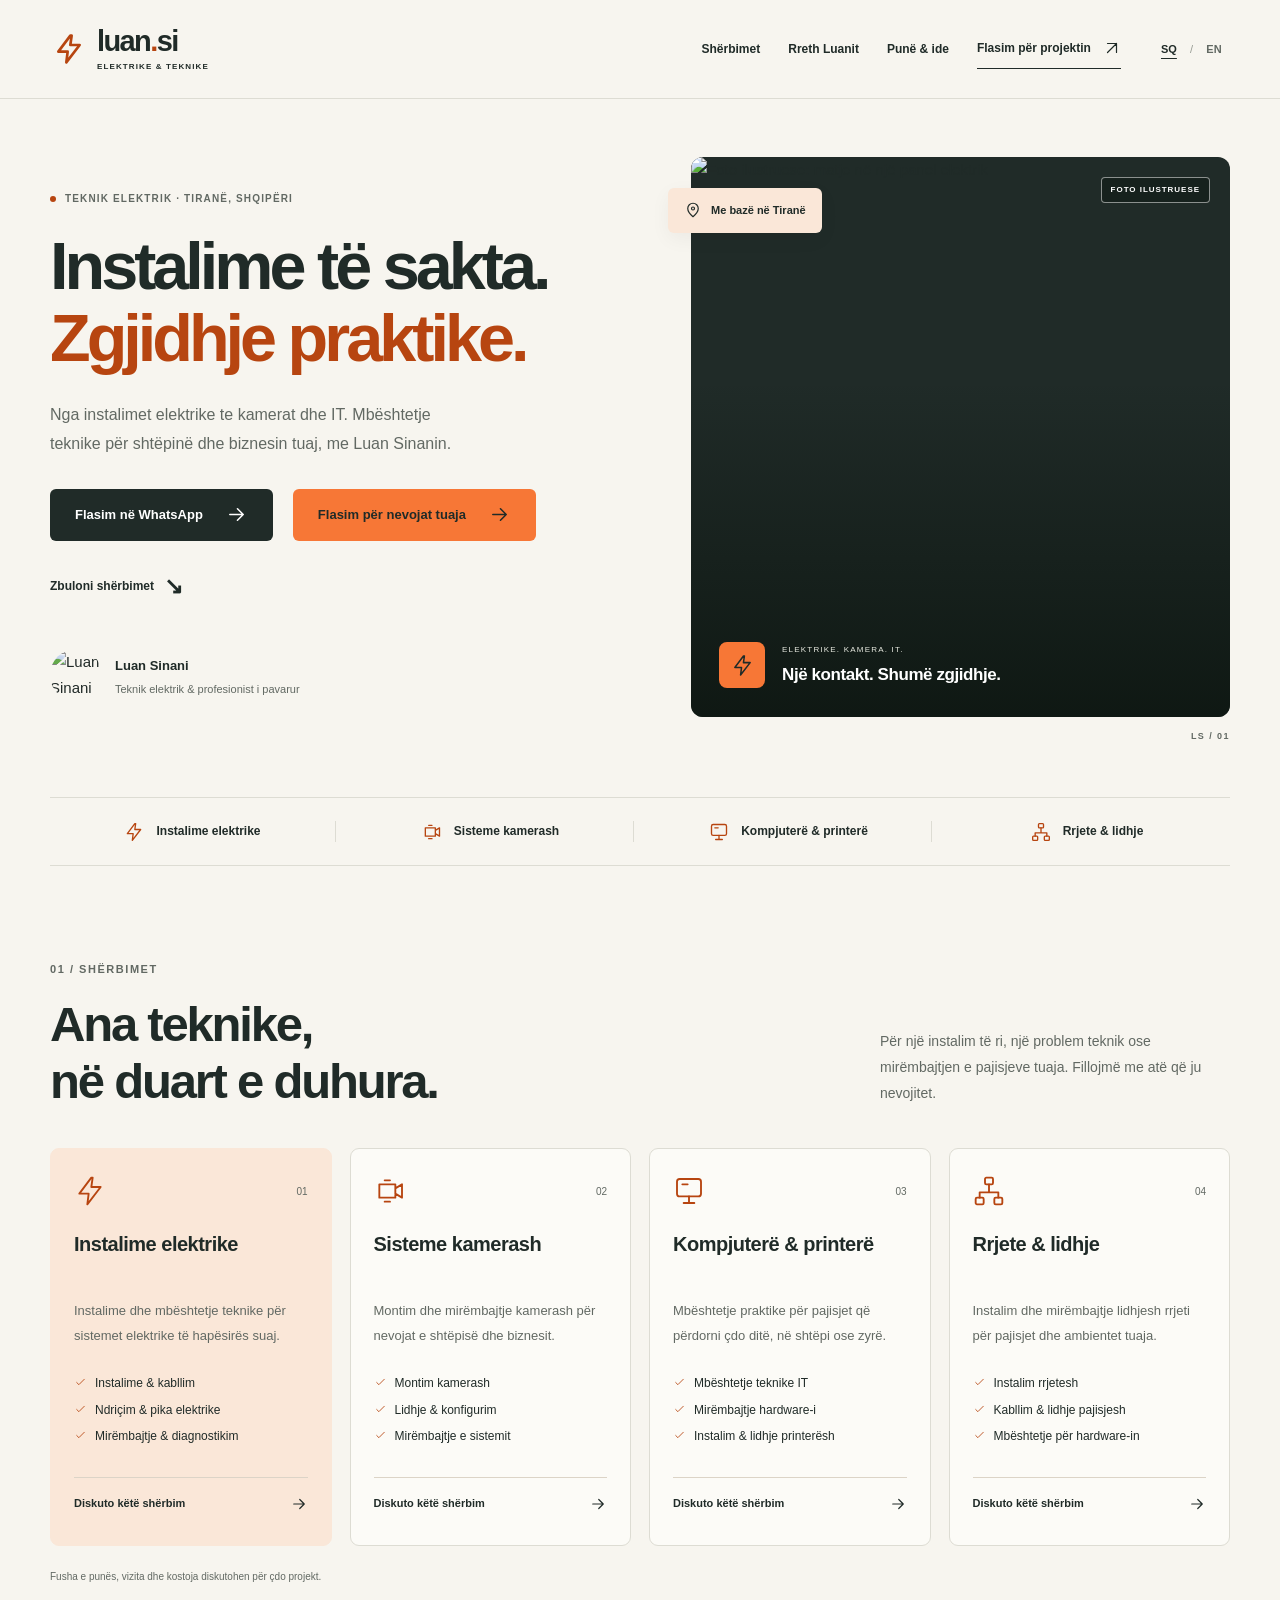
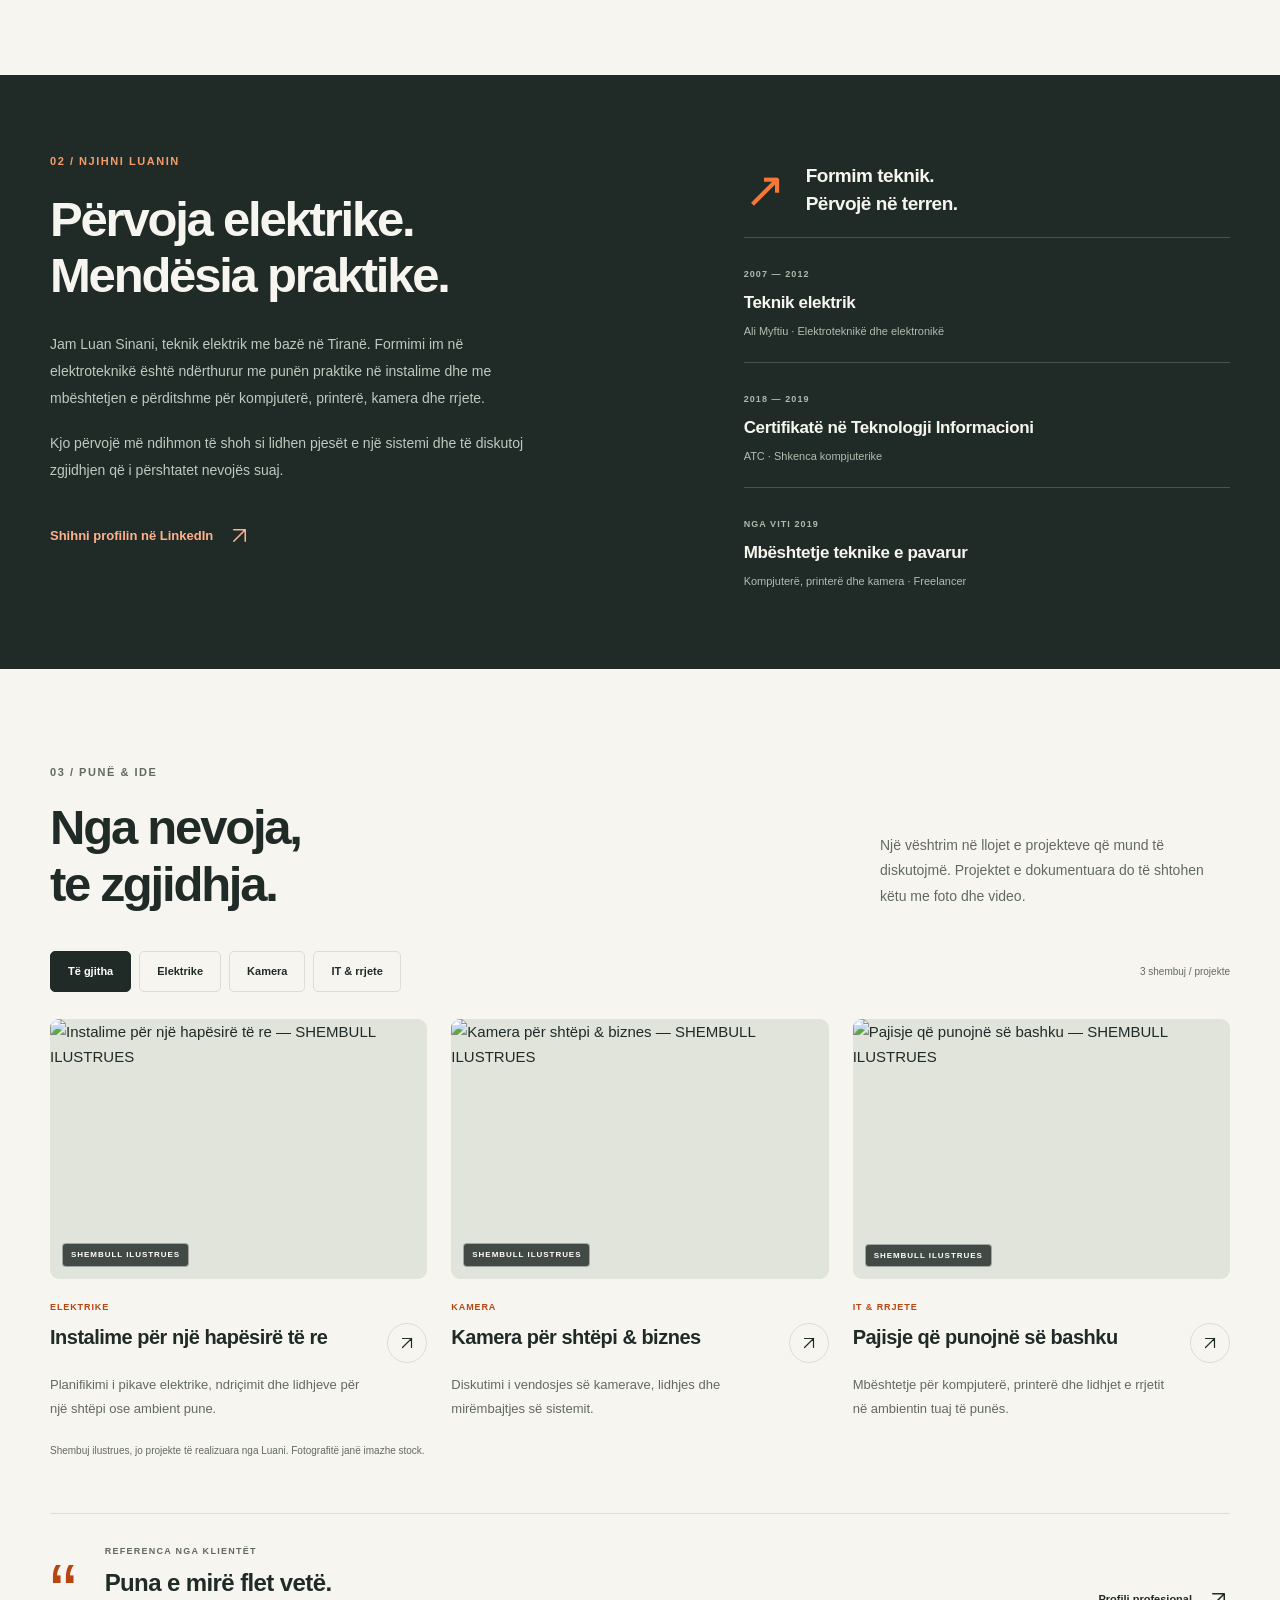
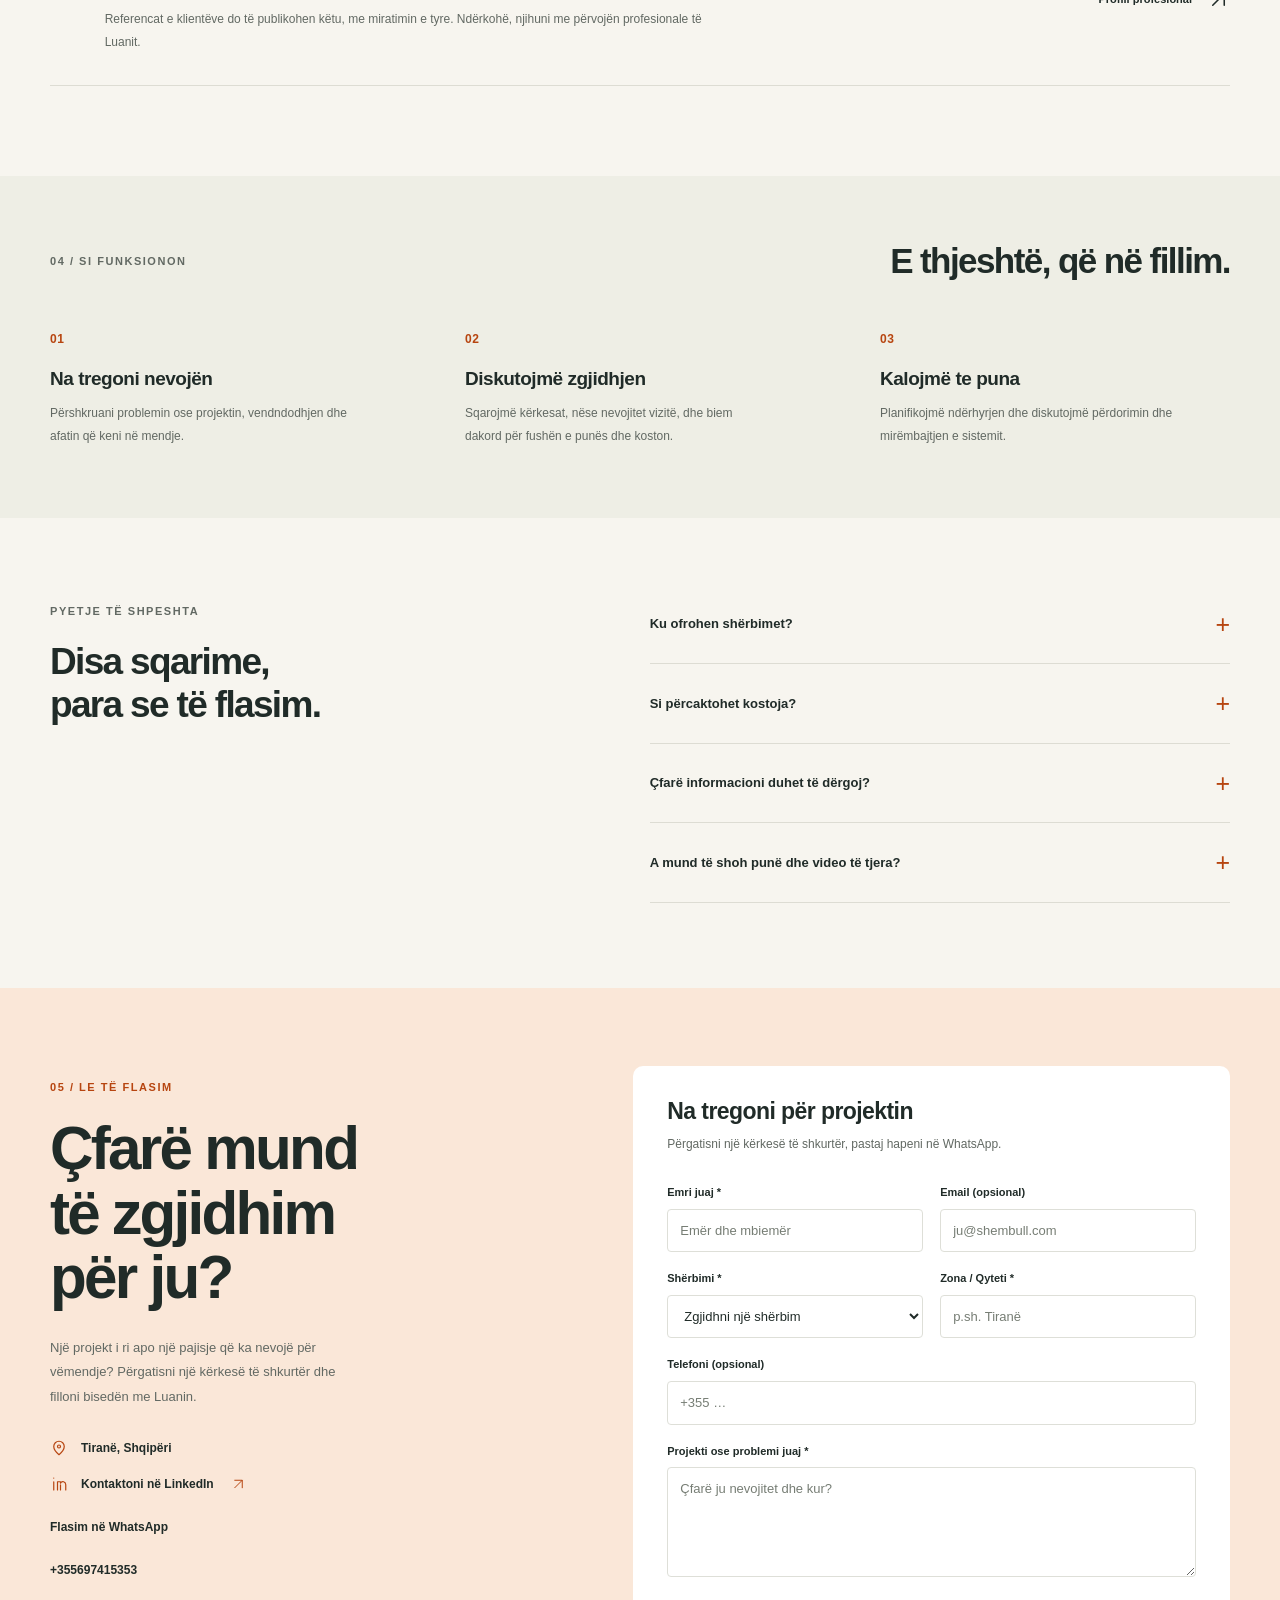
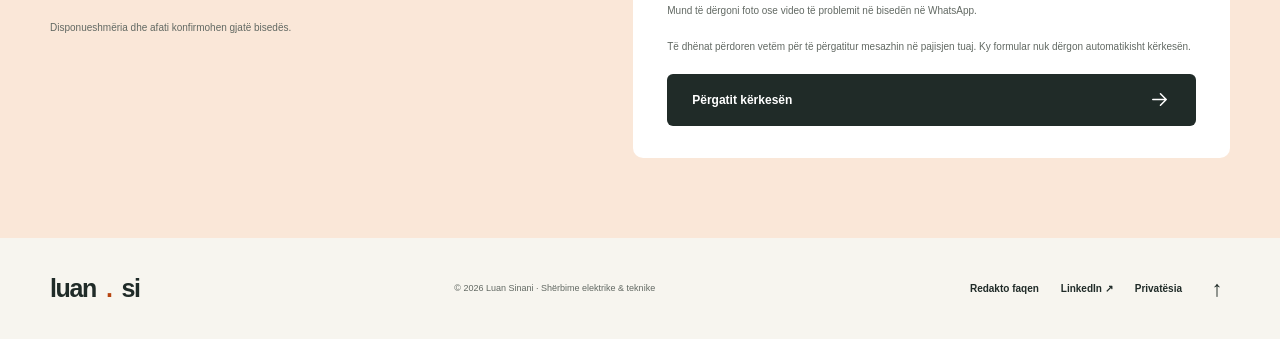
==== index.html @ 6f117108 "Add bilingual website and WhatsApp enquiry flow" ====
<!doctype html>
<html lang="sq">
<head>
  <meta charset="utf-8">
  <meta name="viewport" content="width=device-width, initial-scale=1">
  <meta name="theme-color" content="#f7f5ef">
  <meta name="description" content="Luan Sinani, teknik elektrik në Tiranë. Instalime elektrike, sisteme kamerash, mirëmbajtje kompjuterësh dhe printerësh, dhe rrjete.">
  <meta property="og:title" content="Luan Sinani | Shërbime elektrike & teknike">
  <meta property="og:description" content="Instalime elektrike, kamera, IT dhe rrjete. Një kontakt i vetëm për nevojat tuaja teknike në Tiranë.">
  <meta property="og:type" content="website">
  <title>Luan Sinani | Shërbime elektrike & teknike</title>
  <link rel="icon" href="assets/favicon.svg" type="image/svg+xml">
  <link rel="preload" href="assets/manrope-800.ttf" as="font" type="font/ttf" crossorigin>
  <link rel="stylesheet" href="styles.css">
  <script src="content.js" defer></script>
  <script src="app.js" defer></script>
</head>
<body>
  <svg class="svg-sprite" xmlns="http://www.w3.org/2000/svg" aria-hidden="true">
    <symbol id="i-arrow" viewBox="0 0 24 24"><path d="M5 12h14M13 6l6 6-6 6"/></symbol>
    <symbol id="i-diagonal" viewBox="0 0 24 24"><path d="M6 18 18 6M6 6h12v12"/></symbol>
    <symbol id="i-bolt" viewBox="0 0 24 24"><path d="m13 2-9 12h7l-1 8 10-13h-7l1-7Z"/></symbol>
    <symbol id="i-camera" viewBox="0 0 24 24"><path d="M4 7h12v10H4zM16 10l5-3v10l-5-3M8 4h4M8 20h4"/></symbol>
    <symbol id="i-computer" viewBox="0 0 24 24"><rect x="3" y="3" width="18" height="13" rx="2"/><path d="M8 21h8M12 16v5M7 7h4"/></symbol>
    <symbol id="i-network" viewBox="0 0 24 24"><rect x="9" y="2" width="6" height="5" rx="1"/><rect x="2" y="17" width="6" height="5" rx="1"/><rect x="16" y="17" width="6" height="5" rx="1"/><path d="M12 7v6M5 17v-4h14v4"/></symbol>
    <symbol id="i-pin" viewBox="0 0 24 24"><path d="M19 10c0 5-7 11-7 11S5 15 5 10a7 7 0 1 1 14 0Z"/><circle cx="12" cy="10" r="2"/></symbol>
    <symbol id="i-check" viewBox="0 0 24 24"><path d="m5 12 4 4L19 6"/></symbol>
    <symbol id="i-close" viewBox="0 0 24 24"><path d="m6 6 12 12M6 18 18 6"/></symbol>
    <symbol id="i-linkedin" viewBox="0 0 24 24"><path d="M5 9v11M5 4v.1M10 20V9h4v2c2-4 7-2 7 2v7M14 20v-7"/></symbol>
  </svg>
  <a class="skip-link" href="#main" data-i18n="skip">Kalo te përmbajtja</a>
  <div id="config-error" class="config-error" role="alert" hidden></div>
  <header class="site-header">
    <div class="container header-inner">
      <a class="brand" href="#home" aria-label="Luan Sinani">
        <span class="brand-mark"><svg class="icon"><use href="#i-bolt"/></svg></span>
        <span>luan<span class="brand-dot">.</span>si<span class="brand-caption" data-i18n="brandCaption">ELEKTRIKE & TEKNIKE</span></span>
      </a>
      <button class="menu-toggle" id="menu-toggle" aria-controls="main-nav" aria-expanded="false" data-i18n-aria="menu"><span></span><span></span></button>
      <nav id="main-nav" aria-label="Menu kryesore" data-i18n-aria="navigation">
        <a href="#services" data-i18n="navServices">Shërbimet</a>
        <a href="#about" data-i18n="navAbout">Rreth Luanit</a>
        <a href="#work" data-i18n="navWork">Punë & ide</a>
        <a class="nav-contact" href="#contact"><span data-i18n="navContact">Flasim për projektin</span><svg class="icon"><use href="#i-diagonal"/></svg></a>
      </nav>
      <div class="language-switch" role="group" aria-label="Gjuha / Language">
        <button type="button" data-language="sq" aria-pressed="true" aria-label="Shqip">SQ</button><span>/</span><button type="button" data-language="en" aria-pressed="false" aria-label="English">EN</button>
      </div>
    </div>
  </header>
  <main id="main">
    <section class="hero container" id="home" aria-labelledby="hero-title">
      <div class="hero-copy">
        <p class="eyebrow"><span class="status-dot"></span><span data-i18n="heroEyebrow">TEKNIK ELEKTRIK · TIRANË, SHQIPËRI</span></p>
        <h1 id="hero-title"><span data-i18n="heroLine1">Instalime të sakta.</span><span class="accent" data-i18n="heroLine2">Zgjidhje praktike.</span></h1>
        <p class="hero-description" data-i18n="heroDescription">Nga instalimet elektrike te kamerat dhe IT. Mbështetje teknike për shtëpinë dhe biznesin tuaj, me Luan Sinanin.</p>
        <div class="hero-actions"><a class="button button-dark" data-whatsapp target="_blank" rel="noopener noreferrer" hidden><span data-i18n="whatsappCta">Flasim në WhatsApp</span><svg class="icon"><use href="#i-arrow"/></svg></a><a class="button button-primary" href="#contact"><span data-i18n="heroCta">Flasim për nevojat tuaja</span><svg class="icon"><use href="#i-arrow"/></svg></a><a class="text-link" href="#services"><span data-i18n="heroSecondary">Zbuloni shërbimet</span><span aria-hidden="true">↘</span></a></div>
        <div class="hero-person"><img src="assets/luan-sinani.jpg" alt="Luan Sinani" width="52" height="52"><div><strong>Luan Sinani</strong><span data-i18n="heroPerson">Teknik elektrik & profesionist i pavarur</span></div></div>
      </div>
      <div class="hero-visual">
        <div class="hero-image-wrap"><img class="hero-image" src="assets/electrical-work.jpg" alt="Foto ilustruese: matje në një panel elektrik" data-i18n-alt="heroAlt" width="1400" height="1050" fetchpriority="high"><span class="image-label" data-i18n="stockLabel">FOTO ILUSTRUESE</span><div class="photo-shade"></div><div class="hero-image-note"><span class="image-note-icon"><svg class="icon"><use href="#i-bolt"/></svg></span><div><span data-i18n="imageNoteSmall">ELEKTRIKE. KAMERA. IT.</span><strong data-i18n="imageNote">Një kontakt. Shumë zgjidhje.</strong></div></div></div>
        <div class="location-tag"><svg class="icon"><use href="#i-pin"/></svg><span data-i18n="location">Me bazë në Tiranë</span></div>
        <div class="hero-corner" aria-hidden="true">LS / 01</div>
      </div>
    </section>
    <div class="specialties container" aria-label="Fushat e punës" data-i18n-aria="specialties"><span><svg class="icon"><use href="#i-bolt"/></svg><span data-i18n="specialty1">Instalime elektrike</span></span><span><svg class="icon"><use href="#i-camera"/></svg><span data-i18n="specialty2">Sisteme kamerash</span></span><span><svg class="icon"><use href="#i-computer"/></svg><span data-i18n="specialty3">Kompjuterë & printerë</span></span><span><svg class="icon"><use href="#i-network"/></svg><span data-i18n="specialty4">Rrjete & lidhje</span></span></div>
    <section class="section container" id="services" aria-labelledby="services-title">
      <div class="section-heading"><div><p class="eyebrow" data-i18n="servicesEyebrow">01 / SHËRBIMET</p><h2 id="services-title" data-i18n="servicesTitle">Ana teknike,<br>në duart e duhura.</h2></div><p data-i18n="servicesIntro">Për një instalim të ri, një problem teknik ose mirëmbajtjen e pajisjeve tuaja. Fillojmë me atë që ju nevojitet.</p></div>
      <div class="service-grid" id="service-grid"></div>
      <p class="section-footnote" data-i18n="servicesNote">Fusha e punës, vizita dhe kostoja diskutohen për çdo projekt.</p>
    </section>
    <section class="about-section" id="about" aria-labelledby="about-title">
      <div class="container about-layout"><div class="about-story"><p class="eyebrow" data-i18n="aboutEyebrow">02 / NJIHNI LUANIN</p><h2 id="about-title" data-i18n="aboutTitle">Përvoja elektrike.<br>Mendësia praktike.</h2><p data-i18n="aboutBody">Jam Luan Sinani, teknik elektrik me bazë në Tiranë. Formimi im në elektroteknikë është ndërthurur me punën praktike në instalime dhe me mbështetjen e përditshme për kompjuterë, printerë, kamera dhe rrjete.</p><p data-i18n="aboutBody2">Kjo përvojë më ndihmon të shoh si lidhen pjesët e një sistemi dhe të diskutoj zgjidhjen që i përshtatet nevojës suaj.</p><a class="text-link light-link" data-linkedin target="_blank" rel="noopener noreferrer"><span data-i18n="aboutLink">Shihni profilin në LinkedIn</span><svg class="icon"><use href="#i-diagonal"/></svg></a></div>
      <div class="credentials"><div class="credential-intro"><span class="credential-symbol" aria-hidden="true">↗</span><p data-i18n="credentialsIntro">Formim teknik.<br>Përvojë në terren.</p></div><div class="credential"><span class="credential-date">2007 — 2012</span><h3 data-i18n="credential1Title">Teknik elektrik</h3><p data-i18n="credential1Body">Ali Myftiu · Elektroteknikë dhe elektronikë</p></div><div class="credential"><span class="credential-date">2018 — 2019</span><h3 data-i18n="credential2Title">Certifikatë në Teknologji Informacioni</h3><p data-i18n="credential2Body">ATC · Shkenca kompjuterike</p></div><div class="credential"><span class="credential-date" data-i18n="credential3Date">NGA VITI 2019</span><h3 data-i18n="credential3Title">Mbështetje teknike e pavarur</h3><p data-i18n="credential3Body">Kompjuterë, printerë dhe kamera · Freelancer</p></div></div></div>
    </section>
    <section class="section container work-section" id="work" aria-labelledby="work-title">
      <div class="section-heading"><div><p class="eyebrow" data-i18n="workEyebrow">03 / PUNË & IDE</p><h2 id="work-title" data-i18n="workTitle">Nga nevoja,<br>te zgjidhja.</h2></div><p data-i18n="workIntro">Një vështrim në llojet e projekteve që mund të diskutojmë. Projektet e dokumentuara do të shtohen këtu me foto dhe video.</p></div>
      <div class="work-toolbar"><div class="filters" role="group" aria-label="Filtro punët" data-i18n-aria="filters"><button type="button" data-filter="all" aria-pressed="true" data-i18n="filterAll">Të gjitha</button><button type="button" data-filter="electrical" aria-pressed="false" data-i18n="filterElectrical">Elektrike</button><button type="button" data-filter="cameras" aria-pressed="false" data-i18n="filterCameras">Kamera</button><button type="button" data-filter="it" aria-pressed="false" data-i18n="filterIt">IT & rrjete</button></div><p class="work-count" id="work-count" role="status" aria-live="polite"></p></div>
      <div class="project-grid" id="project-grid"></div>
      <p class="section-footnote" id="examples-note" data-i18n="examplesNote">Shembuj ilustrues, jo projekte të realizuara nga Luani. Fotografitë janë imazhe stock.</p>
      <div class="references-panel" id="references-panel"><span class="reference-icon" aria-hidden="true">“</span><div><p class="eyebrow" data-i18n="referencesEyebrow">REFERENCA NGA KLIENTËT</p><h3 data-i18n="referencesTitle">Puna e mirë flet vetë.</h3><p data-i18n="referencesBody">Referencat e klientëve do të publikohen këtu, me miratimin e tyre. Ndërkohë, njihuni me përvojën profesionale të Luanit.</p></div><a class="text-link" data-linkedin target="_blank" rel="noopener noreferrer"><span data-i18n="referencesLink">Profili profesional</span><svg class="icon"><use href="#i-diagonal"/></svg></a></div>
      <div id="testimonials" class="testimonial-grid" hidden></div>
    </section>
    <section class="process-section" aria-labelledby="process-title"><div class="container"><div class="process-heading"><p class="eyebrow" data-i18n="processEyebrow">04 / SI FUNKSIONON</p><h2 id="process-title" data-i18n="processTitle">E thjeshtë, që në fillim.</h2></div><div class="process-grid"><article><span class="step-number">01</span><h3 data-i18n="step1Title">Na tregoni nevojën</h3><p data-i18n="step1Body">Përshkruani problemin ose projektin, vendndodhjen dhe afatin që keni në mendje.</p></article><article><span class="step-number">02</span><h3 data-i18n="step2Title">Diskutojmë zgjidhjen</h3><p data-i18n="step2Body">Sqarojmë kërkesat, nëse nevojitet vizitë, dhe biem dakord për fushën e punës dhe koston.</p></article><article><span class="step-number">03</span><h3 data-i18n="step3Title">Kalojmë te puna</h3><p data-i18n="step3Body">Planifikojmë ndërhyrjen dhe diskutojmë përdorimin dhe mirëmbajtjen e sistemit.</p></article></div></div></section>
    <section class="section container faq-section" aria-labelledby="faq-title"><div><p class="eyebrow" data-i18n="faqEyebrow">PYETJE TË SHPESHTA</p><h2 id="faq-title" data-i18n="faqTitle">Disa sqarime,<br>para se të flasim.</h2></div><div class="faq-list"><details><summary data-i18n="faq1Title">Ku ofrohen shërbimet?</summary><p data-i18n="faq1Body">Luani është me bazë në Tiranë. Dërgoni vendndodhjen e projektit për të konfirmuar mbulimin dhe mundësinë e një vizite.</p></details><details><summary data-i18n="faq2Title">Si përcaktohet kostoja?</summary><p data-i18n="faq2Body">Çdo punë varet nga pajisjet, materialet dhe koha e nevojshme. Fusha dhe kostoja diskutohen përpara se të konfirmohet projekti.</p></details><details><summary data-i18n="faq3Title">Çfarë informacioni duhet të dërgoj?</summary><p data-i18n="faq3Body">Shërbimin që kërkoni, zonën, një përshkrim të shkurtër dhe afatin. Fotot e pajisjes ose hapësirës mund të ndihmojnë gjatë bisedës.</p></details><details><summary data-i18n="faq4Title">A mund të shoh punë dhe video të tjera?</summary><p data-i18n="faq4Body">Portofoli do të përditësohet me projekte të dokumentuara dhe lidhje video. Shembujt aktualë tregojnë llojet e shërbimeve; për përvojën profesionale, shihni profilin në LinkedIn.</p></details></div></section>
    <section class="contact-section" id="contact" aria-labelledby="contact-title"><div class="container contact-layout"><div class="contact-copy"><p class="eyebrow" data-i18n="contactEyebrow">05 / LE TË FLASIM</p><h2 id="contact-title" data-i18n="contactTitle">Çfarë mund<br>të zgjidhim<br>për ju?</h2><p data-i18n="contactBody">Një projekt i ri apo një pajisje që ka nevojë për vëmendje? Përgatisni një kërkesë të shkurtër dhe filloni bisedën me Luanin.</p><div class="contact-details"><div><svg class="icon"><use href="#i-pin"/></svg><span data-i18n="contactLocation">Tiranë, Shqipëri</span></div><a data-linkedin target="_blank" rel="noopener noreferrer"><svg class="icon"><use href="#i-linkedin"/></svg><span data-i18n="contactLinkedin">Kontaktoni në LinkedIn</span><svg class="icon"><use href="#i-diagonal"/></svg></a><a class="text-link" data-whatsapp target="_blank" rel="noopener noreferrer" hidden data-i18n="whatsappCta">Flasim në WhatsApp</a><div id="direct-contacts"></div></div><p class="contact-small" data-i18n="contactSmall">Disponueshmëria dhe afati konfirmohen gjatë bisedës.</p></div>
      <div class="enquiry-card"><div class="form-heading"><h3 data-i18n="formTitle">Na tregoni për projektin</h3><p id="form-intro" data-i18n="formIntro">Përgatisni mesazhin këtu, pastaj dërgojeni në LinkedIn.</p></div><form id="enquiry-form"><div class="form-row"><div class="field"><label for="name" data-i18n="labelName">Emri juaj *</label><input id="name" name="name" required minlength="2" maxlength="100" autocomplete="name" data-i18n-placeholder="placeholderName" placeholder="Emër dhe mbiemër"></div><div class="field"><label for="email" data-i18n="labelEmail">Email *</label><input id="email" name="email" type="email" maxlength="180" autocomplete="email" placeholder="ju@shembull.com" data-i18n-placeholder="placeholderEmail"></div></div><div class="form-row"><div class="field"><label for="service" data-i18n="labelService">Shërbimi *</label><select id="service" name="service" required><option value="" data-i18n="selectService">Zgjidhni një shërbim</option><option value="electrical" data-i18n="specialty1">Instalime elektrike</option><option value="cameras" data-i18n="specialty2">Sisteme kamerash</option><option value="computers" data-i18n="specialty3">Kompjuterë & printerë</option><option value="network" data-i18n="specialty4">Rrjete & lidhje</option><option value="other" data-i18n="serviceOther">Tjetër / Nuk jam i sigurt</option></select></div><div class="field"><label for="location" data-i18n="labelLocation">Zona / Qyteti *</label><input id="location" name="location" required minlength="2" maxlength="150" autocomplete="address-level2" placeholder="p.sh. Tiranë" data-i18n-placeholder="placeholderLocation"></div></div><div class="field"><label for="phone" data-i18n="labelPhone">Telefoni (opsional)</label><input id="phone" name="phone" type="tel" maxlength="50" autocomplete="tel" placeholder="+355 …"></div><div class="field"><label for="message" data-i18n="labelMessage">Projekti ose problemi juaj *</label><textarea id="message" name="message" required minlength="10" maxlength="2500" rows="4" placeholder="Çfarë ju nevojitet dhe kur?" data-i18n-placeholder="placeholderMessage"></textarea></div><p id="whatsapp-hint" class="form-note" data-i18n="whatsappHint" hidden>Mund të dërgoni foto ose video në WhatsApp.</p><p class="form-note" data-i18n="formNote">Të dhënat përdoren vetëm për të përgatitur mesazhin në pajisjen tuaj. Ky formular nuk dërgon automatikisht kërkesën.</p><button class="button button-dark form-submit" type="submit"><span data-i18n="formSubmit">Përgatit kërkesën</span><svg class="icon"><use href="#i-arrow"/></svg></button><p id="form-error" class="form-error" role="alert" hidden></p></form><div id="enquiry-result" class="enquiry-result" hidden><p class="result-title" role="status" data-i18n="resultTitle">Mesazhi është gati për t’u dërguar.</p><p id="result-instruction" data-i18n="resultInstruction">Kopjojeni dhe dërgojeni te Luani në LinkedIn. Kërkesa nuk është dërguar ende.</p><label for="enquiry-text" class="sr-only" data-i18n="resultLabel">Mesazhi i përgatitur</label><textarea id="enquiry-text" readonly rows="8"></textarea><div class="result-actions"><button class="button button-dark" id="copy-enquiry" type="button" data-i18n="copyMessage">Kopjo mesazhin</button><a class="button button-outline" id="send-enquiry" target="_blank" rel="noopener noreferrer"><span data-i18n="openLinkedin">Hap LinkedIn</span><svg class="icon"><use href="#i-diagonal"/></svg></a></div><p id="copy-status" role="status" class="copy-status"></p></div></div></div></section>
  </main>
  <footer class="site-footer"><div class="container footer-inner"><a class="brand" href="#home" aria-label="Luan Sinani">luan<span class="brand-dot">.</span>si</a><p>© <span id="year">2026</span> Luan Sinani<span data-i18n="footerDescription"> · Shërbime elektrike & teknike</span></p><div class="footer-links"><a href="admin/" data-i18n="adminLink">Redakto faqen</a><a data-linkedin target="_blank" rel="noopener noreferrer">LinkedIn ↗</a><button type="button" id="privacy-open" data-i18n="privacy">Privatësia</button><a href="#home" aria-label="Kthehu lart" data-i18n-aria="backToTop">↑</a></div></div></footer>
  <dialog id="project-dialog" class="project-dialog" aria-labelledby="dialog-title"><button type="button" class="dialog-close" data-close-dialog data-i18n-aria="close"><svg class="icon"><use href="#i-close"/></svg></button><div id="project-detail"></div></dialog>
  <dialog id="privacy-dialog" class="privacy-dialog" aria-labelledby="privacy-title"><button type="button" class="dialog-close" data-close-dialog data-i18n-aria="close"><svg class="icon"><use href="#i-close"/></svg></button><p class="eyebrow" data-i18n="privacyEyebrow">TË DHËNAT TUAJA</p><h2 id="privacy-title" data-i18n="privacyTitle">Një faqe e thjeshtë.<br>Privatësi e qartë.</h2><p data-i18n="privacyBody">Kjo faqe nuk përdor analitikë, gjurmues apo formularë që dërgojnë të dhënat në server. Zgjedhja e gjuhës mund të ruhet në këtë shfletues. Të dhënat e formularit qëndrojnë në kujtesën e faqes dhe hiqen kur e mbyllni ose e rifreskoni.</p><p data-i18n="privacyBody2">Kopjimi vendos mesazhin në clipboard-in e pajisjes. Lidhjet për në LinkedIn, email ose media të tjera hapin shërbime të jashtme që kanë rregullat e tyre të privatësisë. Faqja nuk i hap ose ngarkon ato automatikisht.</p><p data-i18n="privacyBody3">Kur faqja të publikohet, ofruesi i hosting-ut mund të përpunojë të dhëna teknike të lidhjes. Mos përfshini fjalëkalime ose të dhëna sensitive në kërkesën tuaj.</p></dialog>
  <noscript><div class="noscript-note">JavaScript nevojitet për formularin, filtrat dhe gjuhën. / JavaScript is needed for the enquiry builder, filters and language switch. <a href="https://www.linkedin.com/in/luansinani/" target="_blank" rel="noopener noreferrer">Kontaktoni Luanin / Contact Luan on LinkedIn</a>.</div></noscript>
</body>
</html>
---- styles.css ----
@font-face{font-family:Manrope;src:url('assets/manrope-400.ttf') format('truetype');font-weight:400;font-style:normal;font-display:swap}
@font-face{font-family:Manrope;src:url('assets/manrope-600.ttf') format('truetype');font-weight:600;font-style:normal;font-display:swap}
@font-face{font-family:Manrope;src:url('assets/manrope-800.ttf') format('truetype');font-weight:800;font-style:normal;font-display:swap}
:root{--paper:#f7f5ef;--ink:#202b28;--muted:#626963;--orange:#f77736;--orange-dark:#b74510;--line:#dddcd3;--white:#fff;--peach:#fae7d8;--radius:10px;--container:1200px}
*{box-sizing:border-box}html{scroll-behavior:smooth;scroll-padding-top:110px}body{margin:0;background:var(--paper);color:var(--ink);font-family:Manrope,Arial,sans-serif;font-size:15px;line-height:1.7;-webkit-font-smoothing:antialiased}body:has(dialog[open]){overflow:hidden}button,input,select,textarea{font:inherit}button,a,input,select,textarea{-webkit-tap-highlight-color:transparent}button,a{touch-action:manipulation}button{cursor:pointer}a{color:inherit;text-decoration:none}img{max-width:100%;display:block}p,h1,h2,h3{margin:0}h1,h2,h3{font-weight:800;line-height:1.15;letter-spacing:-.045em}h2{font-size:clamp(34px,4vw,49px)}h3{font-size:21px;letter-spacing:-.025em}p{color:var(--muted)}svg{display:block}.icon{width:23px;height:23px;fill:none;stroke:currentColor;stroke-width:1.6;stroke-linecap:round;stroke-linejoin:round;flex-shrink:0}.svg-sprite{position:absolute;width:0;height:0;overflow:hidden}.container{width:calc(100% - 100px);max-width:var(--container);margin-inline:auto}.eyebrow{font-size:11px;font-weight:800;letter-spacing:.14em;line-height:1.5;color:var(--muted);margin-bottom:22px}.accent{color:var(--orange-dark)}.button{display:inline-flex;align-items:center;justify-content:center;gap:22px;min-height:52px;padding:13px 24px;border-radius:6px;border:1px solid transparent;font-size:13px;font-weight:800;line-height:1.5;transition:background .2s,transform .2s}.button:hover{transform:translateY(-2px)}.button-primary{background:var(--orange);color:var(--ink)}.button-primary:hover{background:#ff8d53}.button-dark{background:var(--ink);color:var(--white)}.button-dark:hover{background:#35443f}.button-outline{background:transparent;border-color:var(--line)}.button-outline:hover{background:var(--paper)}.text-link{display:inline-flex;align-items:center;gap:15px;font-weight:800;font-size:13px;padding:8px 0;line-height:1.5}.text-link:hover{text-decoration:underline;text-underline-offset:5px}.text-link span[aria-hidden]{font-size:23px}a:focus-visible,button:focus-visible,summary:focus-visible{outline:3px solid var(--orange-dark);outline-offset:5px}input:focus,select:focus,textarea:focus{outline:2px solid var(--orange-dark);outline-offset:2px}[hidden]{display:none!important}.sr-only{position:absolute;width:1px;height:1px;padding:0;margin:-1px;overflow:hidden;clip:rect(0,0,0,0);white-space:nowrap;border:0}.skip-link{position:fixed;top:10px;left:20px;transform:translateY(-150%);background:var(--ink);color:white;padding:10px 20px;z-index:20;border-radius:5px}.skip-link:focus{transform:translateY(0)}
.site-header{position:sticky;top:0;z-index:10;background:rgba(247,245,239,.96);border-bottom:1px solid var(--line);backdrop-filter:blur(14px)}.header-inner{display:flex;align-items:center;gap:32px;min-height:98px}.brand{display:flex;align-items:center;gap:10px;font-size:29px;font-weight:800;letter-spacing:-.055em;line-height:1}.brand-mark{width:37px;height:43px;display:grid;place-items:center;color:var(--orange-dark)}.brand-mark .icon{width:32px;height:32px;stroke-width:2}.brand-dot{color:var(--orange-dark)}.brand-caption{display:block;letter-spacing:.14em;font-size:8px;font-weight:800;padding-top:7px}#main-nav{display:flex;align-items:center;gap:28px;margin-left:auto}#main-nav a{font-size:12px;font-weight:600}#main-nav a:hover{color:var(--orange-dark)}#main-nav .nav-contact{display:flex;align-items:center;gap:12px;border-bottom:1px solid var(--ink);padding:9px 0}.nav-contact .icon{width:18px;height:18px}.language-switch{display:flex;align-items:center;gap:5px;font-size:11px}.language-switch button{font-size:11px;font-weight:800;background:none;border:0;color:var(--muted);padding:8px 6px;min-width:32px;min-height:36px}.language-switch button[aria-pressed=true]{color:var(--ink);text-decoration:underline;text-underline-offset:5px}.language-switch>span{color:#979c94}.menu-toggle{display:none}
.hero{display:grid;grid-template-columns:1.04fr 1fr;gap:52px;align-items:center;padding-top:58px;padding-bottom:62px}.hero-copy{padding:12px 0}.hero .eyebrow{display:flex;align-items:center;gap:9px;font-size:10px;margin-bottom:25px;letter-spacing:.115em}.status-dot{display:block;width:6px;height:6px;background:var(--orange-dark);border-radius:50%;flex-shrink:0}.hero h1{font-size:clamp(48px,5.2vw,72px);line-height:1.08;letter-spacing:-.06em}.hero h1 span{display:block}.hero-description{font-size:16px;max-width:430px;line-height:1.8;margin-top:26px}.hero-actions{display:flex;flex-wrap:wrap;gap:20px;align-items:center;margin-top:30px}.hero-actions .text-link{font-size:12px;gap:10px}.hero-person{display:flex;align-items:center;gap:13px;margin-top:38px}.hero-person img{border-radius:50%;object-fit:cover;object-position:center;filter:saturate(.8)}.hero-person strong{font-size:13px;font-weight:800}.hero-person span{display:block;font-size:11px;color:var(--muted);margin-top:3px}.hero-visual{position:relative;padding:0 0 18px 14px}.hero-image-wrap{position:relative;overflow:hidden;border-radius:12px;aspect-ratio:1/1.04;background:var(--ink)}.hero-image{width:100%;height:100%;object-fit:cover;object-position:58% center}.image-label{position:absolute;top:20px;right:20px;border:1px solid rgba(255,255,255,.5);background:rgba(16,26,21,.55);border-radius:4px;color:#fff;padding:5px 9px;font-size:8px;letter-spacing:.12em;font-weight:600;z-index:1}.photo-shade{position:absolute;inset:40% 0 0;background:linear-gradient(transparent,rgba(13,22,17,.9))}.hero-image-note{position:absolute;left:28px;right:22px;bottom:29px;display:flex;align-items:center;gap:17px;color:white}.image-note-icon{display:grid;place-items:center;width:46px;height:46px;background:var(--orange);border-radius:8px;color:var(--ink);flex-shrink:0}.hero-image-note span:not(.image-note-icon){display:block;font-size:8px;letter-spacing:.15em;color:#e6e8df;margin-bottom:5px}.hero-image-note strong{font-size:17px;line-height:1.5;letter-spacing:-.025em}.location-tag{position:absolute;top:31px;left:-9px;background:var(--peach);color:var(--ink);box-shadow:0 6px 20px #0000000c;display:flex;align-items:center;gap:9px;padding:13px 16px;border-radius:6px;font-weight:800;font-size:11px;z-index:1}.location-tag .icon{width:18px;height:18px}.hero-corner{position:absolute;right:0;bottom:-9px;font-size:9px;letter-spacing:.16em;font-weight:600;color:var(--muted)}.specialties{display:grid;grid-template-columns:repeat(4,1fr);border-block:1px solid var(--line);padding:23px 0;gap:12px}.specialties>span{display:flex;justify-content:center;align-items:center;gap:12px;font-size:12px;font-weight:600;border-right:1px solid var(--line)}.specialties>span:last-child{border-right:0}.specialties .icon{color:var(--orange-dark);width:20px;height:20px}
.section{padding-top:95px;padding-bottom:90px}.section-heading{display:flex;justify-content:space-between;align-items:flex-end;gap:70px;margin-bottom:39px}.section-heading>p{max-width:350px;font-size:14px;line-height:1.85;padding-bottom:2px}.section-heading .eyebrow{margin-bottom:19px}.service-grid{display:grid;grid-template-columns:repeat(4,1fr);gap:18px}.service-card{padding:26px 23px 24px;border:1px solid var(--line);border-radius:9px;background:#fcfbf7;display:flex;flex-direction:column;transition:border .2s,transform .2s}.service-card:hover{border-color:#e5aa89;transform:translateY(-3px)}.service-card:first-child{background:var(--peach);border-color:var(--peach)}.service-top{display:flex;justify-content:space-between;align-items:center;margin-bottom:24px}.service-top>.icon{width:32px;height:32px;color:var(--orange-dark);stroke-width:1.4}.service-number{font-size:10px;color:var(--muted)}.service-card h3{font-size:20px;line-height:1.3;min-height:52px;margin-bottom:16px}.service-card p{font-size:12px;line-height:1.9;flex:1}.service-card ul{list-style:none;margin:19px 0 24px;padding:0}.service-card li{font-size:11px;display:flex;gap:8px;align-items:flex-start;margin:6px 0}.service-card li .icon{width:13px;height:19px;color:var(--orange-dark)}.service-card .text-link{justify-content:space-between;border-top:1px solid #dcd4c7;padding-top:17px;font-size:11px}.service-card .text-link .icon{width:18px;height:18px}.section-footnote{font-size:10px;margin-top:22px;color:var(--muted)}
.about-section{background:var(--ink);color:var(--paper);padding:78px 0}.about-layout{display:grid;grid-template-columns:1.2fr 1fr;gap:110px}.about-section .eyebrow{color:#f99b68}.about-story h2{margin-bottom:27px}.about-story>p:not(.eyebrow){color:#c0c8bf;font-size:14px;line-height:1.95;margin-bottom:17px;max-width:485px}.light-link{color:#ffb18b;margin-top:15px}.light-link:focus-visible{outline-color:var(--orange)}.credentials{padding:9px 0 0}.credential-intro{display:flex;gap:20px;align-items:center;margin-bottom:18px}.credential-intro p{font-size:19px;line-height:1.5;color:var(--paper);font-weight:600;letter-spacing:-.025em}.credential-symbol{color:var(--orange);font-size:50px;line-height:1}.credential{border-top:1px solid #48534c;padding:21px 0}.credential:last-child{padding-bottom:0}.credential-date{font-size:9px;letter-spacing:.12em;color:#aeb9ae;font-weight:600}.credential h3{font-size:17px;margin:8px 0 7px;letter-spacing:-.02em;line-height:1.35}.credential p{color:#b1bcb1;font-size:11px}
.work-toolbar{display:flex;align-items:center;justify-content:space-between;gap:15px;margin-bottom:27px}.filters{display:flex;gap:8px;flex-wrap:wrap}.filters button{padding:10px 17px;border-radius:5px;border:1px solid var(--line);background:transparent;font-size:11px;font-weight:600;min-height:39px;color:var(--ink)}.filters button:hover{background:var(--peach)}.filters button[aria-pressed=true]{background:var(--ink);border-color:var(--ink);color:white}.work-count{font-size:10px}.project-grid{display:grid;grid-template-columns:repeat(3,1fr);gap:24px}.project-card{min-width:0}.project-image-wrap{position:relative;border-radius:9px;overflow:hidden;aspect-ratio:1.45;background:#e1e4db}.project-image-wrap img{width:100%;height:100%;object-fit:cover;transition:transform .5s}.project-card:hover img{transform:scale(1.03)}.project-image-wrap .image-label{top:auto;bottom:12px;left:12px;right:auto;font-size:8px;padding:4px 8px;background:rgba(26,36,31,.8)}.project-category{font-size:9px;font-weight:800;color:var(--orange-dark);letter-spacing:.1em;text-transform:uppercase;margin-top:21px;margin-bottom:8px}.project-title-row{display:flex;align-items:flex-start;justify-content:space-between;gap:12px}.project-title-row h3{font-size:20px;line-height:1.4}.project-open{display:grid;place-items:center;min-width:40px;width:40px;height:40px;border-radius:50%;background:transparent;border:1px solid var(--line);color:var(--ink);flex-shrink:0}.project-open:hover{background:var(--orange);border-color:var(--orange)}.project-open .icon{width:18px;height:18px}.project-card>p:last-child{font-size:12px;margin-top:10px;max-width:320px;line-height:1.8}.references-panel{margin-top:54px;border-block:1px solid var(--line);padding:31px 0;display:flex;align-items:center;gap:28px}.reference-icon{color:var(--orange-dark);font-size:80px;line-height:1;align-self:flex-start;margin-top:8px}.references-panel>div{max-width:600px}.references-panel .eyebrow{font-size:9px;margin-bottom:10px}.references-panel h3{font-size:24px;margin-bottom:12px}.references-panel p:not(.eyebrow){font-size:12px;line-height:1.9}.references-panel>.text-link{margin-left:auto;white-space:nowrap;font-size:11px}.testimonial-grid{display:grid;grid-template-columns:repeat(2,1fr);gap:24px;margin-top:45px}.testimonial-grid blockquote{margin:0;background:white;border:1px solid var(--line);border-radius:8px;padding:25px}.testimonial-grid blockquote p{color:var(--ink);font-size:16px}.testimonial-grid cite{display:block;margin-top:18px;font-size:12px;font-style:normal;font-weight:600}
.process-section{background:#eeeee5;padding:65px 0 70px}.process-heading{display:flex;align-items:center;justify-content:space-between;gap:30px;margin-bottom:44px}.process-heading .eyebrow{margin:0}.process-heading h2{font-size:35px}.process-grid{display:grid;grid-template-columns:repeat(3,1fr);gap:65px}.step-number{display:inline-block;color:var(--orange-dark);font-size:12px;font-weight:800;letter-spacing:.04em;margin-bottom:18px}.process-grid h3{font-size:19px;margin-bottom:13px}.process-grid p{font-size:12px;line-height:1.9;max-width:300px}.faq-section{display:grid;grid-template-columns:1fr 1.15fr;gap:95px;padding-block:85px}.faq-section h2{font-size:37px}.faq-list details{border-bottom:1px solid var(--line);padding:18px 0}.faq-list details:first-child{padding-top:0}.faq-list summary{font-size:13px;font-weight:800;list-style:none;display:flex;align-items:center;justify-content:space-between;gap:24px;cursor:pointer}.faq-list summary::-webkit-details-marker{display:none}.faq-list summary:after{content:'+';font-size:25px;font-weight:400;color:var(--orange-dark)}.faq-list details[open] summary:after{content:'−'}.faq-list details p{font-size:12px;line-height:1.9;margin:12px 0 3px;padding-right:28px}
.contact-section{background:var(--peach);padding:78px 0 80px}.contact-layout{display:grid;grid-template-columns:.9fr 1.1fr;gap:95px}.contact-copy{padding-top:13px}.contact-copy .eyebrow{color:var(--orange-dark)}.contact-copy h2{font-size:clamp(45px,4.7vw,65px);line-height:1.07}.contact-copy>p:not(.eyebrow){font-size:13px;line-height:1.9;max-width:310px;margin-top:25px}.contact-details{margin-top:28px;display:grid;gap:16px}.contact-details>div:not(#direct-contacts),.contact-details>a,.direct-contact{display:flex;align-items:center;gap:13px;font-size:12px;font-weight:600}.contact-details .icon{width:18px;height:18px;color:var(--orange-dark)}.contact-details>a:hover,.direct-contact:hover{text-decoration:underline}.contact-details>a .icon:last-child{width:15px;margin-left:4px}.direct-contact{margin-bottom:12px;overflow-wrap:anywhere}.contact-copy .contact-small{font-size:10px!important;max-width:290px!important}.enquiry-card{background:var(--white);border-radius:10px;padding:32px 34px}.form-heading h3{font-size:23px;margin-bottom:10px}.form-heading p{font-size:11px;line-height:1.8;margin-bottom:27px}.form-row{display:grid;grid-template-columns:1fr 1fr;gap:17px}.field{margin-bottom:17px;min-width:0}.field label{font-size:10px;font-weight:800;display:block;margin-bottom:7px}.field input,.field select,.field textarea{width:100%;border:1px solid #dedfd8;border-radius:4px;padding:11px 12px;background:#fff;color:var(--ink);font-size:12px;min-height:43px;line-height:1.5}.field select{padding-right:24px}.field textarea{resize:vertical;min-height:110px}.field input::placeholder,.field textarea::placeholder{color:#767d74}.form-note{font-size:9px;line-height:1.8;margin-top:0;margin-bottom:18px}.form-submit{width:100%;justify-content:space-between;font-size:12px}.form-error{color:#9d261b;font-size:11px;margin-top:14px}.enquiry-result{margin-top:25px;padding-top:25px;border-top:1px solid var(--line)}.result-title{font-size:15px;font-weight:800;color:var(--ink);margin-bottom:10px}.enquiry-result>p:not(.result-title){font-size:11px;line-height:1.8}.enquiry-result textarea{width:100%;font-size:11px;line-height:1.8;padding:12px;background:var(--paper);border:1px solid var(--line);border-radius:4px;margin-top:14px;resize:vertical}.result-actions{display:flex;gap:10px;margin-top:14px;flex-wrap:wrap}.result-actions .button{font-size:10px;min-height:44px;gap:10px;padding:10px 15px}.result-actions .icon{width:16px;height:16px}.copy-status{margin-top:12px}
.site-footer{padding:32px 0}.footer-inner{display:flex;gap:28px;align-items:center;justify-content:space-between}.footer-inner .brand{font-size:25px}.footer-inner p{font-size:9px}.footer-links{display:flex;gap:22px;align-items:center}.footer-links a,.footer-links button{font-size:10px;font-weight:600}.footer-links button{border:0;background:none;color:var(--ink);padding:8px 0}.footer-links a:last-child{font-size:22px;min-width:26px;text-align:center}.footer-links a:hover,.footer-links button:hover{text-decoration:underline}
dialog{border:0;border-radius:12px;background:var(--paper);color:var(--ink);padding:0;width:calc(100% - 40px);max-width:760px;max-height:calc(100dvh - 60px);overflow:auto;box-shadow:0 25px 90px #00000040}dialog::backdrop{background:rgba(17,27,22,.7);backdrop-filter:blur(4px)}.dialog-close{position:absolute;top:15px;right:15px;z-index:2;border:1px solid var(--line);background:white;width:40px;height:40px;border-radius:50%;display:grid;place-items:center;color:var(--ink)}.dialog-close .icon{width:19px;height:19px}.detail-image{width:100%;height:270px;object-fit:cover}.detail-body{padding:32px 40px 38px}.detail-body .eyebrow{color:var(--orange-dark);margin-bottom:13px}.detail-body h2{font-size:32px;margin-bottom:17px}.detail-body>p{font-size:13px;line-height:1.9;margin-bottom:20px}.detail-body ul{margin:0 0 25px;padding-left:19px;font-size:12px;line-height:2}.detail-disclaimer{padding:13px 16px;background:var(--peach);border-radius:5px;font-size:10px!important}.media-links{display:flex;flex-wrap:wrap;gap:12px;margin-bottom:24px}.privacy-dialog{padding:45px 40px;max-width:620px}.privacy-dialog h2{font-size:30px;margin-bottom:22px}.privacy-dialog>p:not(.eyebrow){font-size:12px;line-height:1.9;margin-bottom:18px}.config-error,.noscript-note{background:#ffeedc;padding:18px 30px;font-size:13px;border-bottom:1px solid #cd814d}.noscript-note{position:fixed;bottom:0;left:0;right:0;z-index:20}.noscript-note a{text-decoration:underline}
@media(min-width:1500px){.hero{gap:70px;padding-block:70px}.hero h1{font-size:74px}}
@media(max-width:1150px){.container{width:calc(100% - 64px)}.header-inner{gap:22px}#main-nav{gap:20px}.hero{gap:27px;padding-top:44px}.hero h1{font-size:57px}.hero .eyebrow{font-size:9px}.hero-description{font-size:14px}.hero-actions{gap:13px}.hero-actions .button{padding-inline:18px;font-size:11px}.hero-actions .text-link{font-size:10px}.service-grid{gap:12px}.service-card{padding:24px 18px}.service-card h3{font-size:18px}.about-layout{gap:65px}.contact-layout{gap:55px}.enquiry-card{padding:28px}.section-heading{gap:35px}.project-title-row h3{font-size:18px}}
@media(max-width:900px){.container{width:calc(100% - 48px)}.header-inner{gap:20px;min-height:85px}.brand{font-size:26px}.brand-mark{width:29px}#main-nav{gap:17px}#main-nav a{font-size:10px}#main-nav .nav-contact{gap:7px}.hero{grid-template-columns:1.03fr 1fr;gap:18px;padding-block:42px}.hero h1{font-size:45px}.hero-description{font-size:13px;margin-top:20px}.hero .eyebrow{font-size:8px;letter-spacing:.08em}.hero-actions{margin-top:23px;gap:10px}.hero-actions .text-link{font-size:11px}.hero-person{margin-top:27px}.hero-person span{font-size:9px}.hero-person img{width:42px;height:42px}.hero-image-wrap{aspect-ratio:1/1.3}.hero-image-note{left:18px;bottom:22px;gap:12px}.hero-image-note strong{font-size:13px}.image-note-icon{width:38px;height:38px}.hero-image-note span:not(.image-note-icon){font-size:7px}.location-tag{font-size:9px;padding:11px 13px;top:23px;left:0}.image-label{font-size:7px;right:12px;top:12px}.specialties>span{font-size:10px;gap:9px}.specialties .icon{width:18px}.section{padding-block:70px}.section-heading>p{max-width:290px;font-size:12px}.service-grid{grid-template-columns:repeat(2,1fr);gap:18px}.service-card{padding:26px}.service-card h3{font-size:21px;min-height:0}.service-card p{font-size:13px}.service-card li{font-size:12px}.service-card .text-link{font-size:12px}.about-layout{gap:40px;grid-template-columns:1.05fr 1fr}.about-story>p:not(.eyebrow){font-size:12px}.about-story h2{font-size:36px}.credential h3{font-size:15px}.credential-intro p{font-size:16px}.project-grid{gap:16px}.project-title-row h3{font-size:16px}.project-open{width:33px;min-width:33px;height:33px}.project-card>p:last-child{font-size:11px}.project-category{font-size:8px}.references-panel{gap:18px}.references-panel>.text-link{white-space:normal;min-width:120px}.process-grid{gap:35px}.process-heading h2{font-size:29px}.process-grid h3{font-size:17px}.faq-section{gap:45px}.faq-section h2{font-size:32px}.contact-layout{gap:36px;grid-template-columns:.85fr 1.15fr}.contact-copy h2{font-size:48px}.enquiry-card{padding:26px}.form-row{gap:12px}.footer-inner{gap:20px}.footer-inner p{max-width:230px}.footer-links{gap:15px}}
@media(max-width:700px){html{scroll-padding-top:95px}.container{width:calc(100% - 40px)}.header-inner{min-height:78px;gap:13px;position:relative}.brand{font-size:25px}.brand-caption{font-size:7px;padding-top:6px}.brand-mark{width:27px}.brand-mark .icon{width:27px;height:27px}.language-switch{margin-left:auto;gap:2px}.language-switch button{min-width:29px;padding:9px 4px}.menu-toggle{display:flex;flex-direction:column;justify-content:center;gap:6px;background:none;border:1px solid var(--line);border-radius:5px;order:3;width:37px;height:37px;padding:10px}.menu-toggle span{height:1.5px;width:16px;background:var(--ink)}.menu-toggle[aria-expanded=true] span:first-child{transform:translateY(3.8px) rotate(45deg)}.menu-toggle[aria-expanded=true] span:last-child{transform:translateY(-3.8px) rotate(-45deg)}#main-nav{display:none;position:absolute;top:77px;left:-20px;right:-20px;flex-direction:column;align-items:stretch;gap:0;background:var(--paper);padding:10px 25px 20px;border-bottom:1px solid var(--line);box-shadow:0 14px 20px #202b2810}#main-nav.is-open{display:flex}#main-nav a{font-size:13px;padding:13px 5px;border-bottom:1px solid var(--line)}#main-nav .nav-contact{padding:13px 5px;border:0;justify-content:space-between}.hero{grid-template-columns:1fr;padding-top:34px;padding-bottom:37px;gap:32px}.hero-copy{padding:0}.hero .eyebrow{font-size:8px;margin-bottom:23px;letter-spacing:.08em}.hero h1{font-size:clamp(39px,8.2vw,57px);line-height:1.12;letter-spacing:-.055em;max-width:600px}.hero-description{max-width:440px;font-size:14px;margin-top:22px;line-height:1.85}.hero-actions{margin-top:25px;gap:17px}.hero-actions .button{font-size:11px;padding:13px 17px;gap:18px;min-height:49px}.hero-actions .text-link{font-size:11px}.hero-person{margin-top:25px}.hero-person img{width:43px;height:43px}.hero-person strong{font-size:12px}.hero-person span{font-size:9px}.hero-visual{padding:0 0 7px 9px}.hero-image-wrap{aspect-ratio:1.28;max-height:410px}.location-tag{top:20px;left:-1px;padding:12px 14px;font-size:10px}.hero-image-note{left:22px;bottom:23px;gap:14px}.hero-image-note strong{font-size:15px}.hero-image-note span:not(.image-note-icon){font-size:7px}.hero-corner{bottom:-16px;font-size:8px}.image-label{top:14px;right:14px;font-size:6px}.specialties{grid-template-columns:1fr 1fr;gap:21px 10px;padding-block:25px}.specialties>span{justify-content:flex-start;font-size:10px;gap:10px;border-right:0}.specialties .icon{width:18px}.section{padding-block:58px}.section-heading{display:block;margin-bottom:30px}.section-heading .eyebrow{font-size:9px;margin-bottom:16px}.section-heading h2{font-size:35px}.section-heading>p{margin-top:20px;font-size:12px;max-width:400px}.service-grid{gap:14px}.service-card{padding:22px 17px}.service-top{margin-bottom:19px}.service-top>.icon{width:29px;height:29px}.service-card h3{font-size:18px;min-height:47px;margin-bottom:12px}.service-card p{font-size:11px;line-height:1.85}.service-card ul{margin:14px 0 18px}.service-card li{font-size:10px;gap:5px;line-height:1.65;margin:8px 0}.service-card li .icon{width:12px;height:16px}.service-card .text-link{font-size:10px;gap:7px}.section-footnote{font-size:9px;margin-top:17px}.about-section{padding:54px 0}.about-layout{grid-template-columns:1fr;gap:40px}.about-story .eyebrow{font-size:9px;margin-bottom:19px}.about-story h2{font-size:35px;margin-bottom:24px}.about-story>p:not(.eyebrow){font-size:12px;line-height:1.95;max-width:100%}.about-story .text-link{font-size:11px;margin-top:6px}.credentials{padding-top:0}.credential-intro{margin-bottom:20px}.credential-intro p{font-size:18px}.credential h3{font-size:17px}.credential p{font-size:11px}.credential{padding-block:19px}.work-toolbar{align-items:flex-start;flex-direction:column;gap:12px;margin-bottom:23px}.filters{gap:6px}.filters button{padding:8px 12px;font-size:10px;min-height:36px}.work-count{font-size:9px}.project-grid{grid-template-columns:1fr;gap:30px}.project-image-wrap{aspect-ratio:1.65}.project-category{margin-top:16px;font-size:9px}.project-title-row h3{font-size:21px;max-width:270px}.project-open{width:39px;min-width:39px;height:39px}.project-card>p:last-child{font-size:12px;max-width:100%;margin-top:9px}.project-image-wrap .image-label{font-size:7px}.references-panel{margin-top:35px;padding-block:25px;display:grid;grid-template-columns:33px 1fr;gap:12px 15px}.reference-icon{font-size:59px}.references-panel h3{font-size:21px}.references-panel p:not(.eyebrow){font-size:11px}.references-panel>.text-link{grid-column:2;margin-left:0;font-size:11px;justify-self:start}.process-section{padding-block:47px}.process-heading{display:block;margin-bottom:30px}.process-heading .eyebrow{font-size:9px;margin-bottom:16px}.process-heading h2{font-size:30px}.process-grid{grid-template-columns:1fr;gap:27px}.process-grid article{position:relative;padding-left:43px}.step-number{position:absolute;top:0;left:0;font-size:11px}.process-grid h3{font-size:18px;margin-bottom:9px}.process-grid p{max-width:100%;font-size:12px}.faq-section{grid-template-columns:1fr;gap:29px}.faq-section .eyebrow{font-size:9px;margin-bottom:16px}.faq-section h2{font-size:32px}.faq-list summary{font-size:12px}.faq-list details p{font-size:11px}.contact-section{padding-block:50px}.contact-layout{grid-template-columns:1fr;gap:34px}.contact-copy{padding-top:0}.contact-copy .eyebrow{font-size:9px;margin-bottom:20px}.contact-copy h2{font-size:48px}.contact-copy>p:not(.eyebrow){font-size:12px;max-width:400px;margin-top:22px}.contact-details{margin-top:23px;gap:15px}.contact-details>a,.contact-details>div:not(#direct-contacts),.direct-contact{font-size:11px}.contact-copy .contact-small{font-size:9px!important}.enquiry-card{padding:26px 21px}.form-heading h3{font-size:21px}.form-heading p{font-size:10px;margin-bottom:24px}.field label{font-size:9px}.field input,.field select,.field textarea{font-size:11px;padding:11px 10px}.form-note{font-size:9px}.form-submit{font-size:11px}.footer-inner{flex-wrap:wrap;justify-content:flex-start;gap:20px 24px}.footer-inner p{order:3;width:100%;max-width:100%;font-size:8px;border-top:1px solid var(--line);padding-top:18px}.footer-links{margin-left:auto;gap:17px}.footer-links a,.footer-links button{font-size:9px}.footer-inner .brand{font-size:24px}.detail-image{height:210px}.detail-body{padding:26px 24px}.detail-body h2{font-size:27px}.detail-body>p{font-size:12px}.detail-body .button{font-size:11px}.privacy-dialog{padding:50px 26px 30px}.privacy-dialog h2{font-size:26px}.testimonial-grid{grid-template-columns:1fr}.noscript-note{font-size:11px;padding:14px 20px}}
@media(max-width:370px){.container{width:calc(100% - 32px)}.hero h1{font-size:37px}.hero-actions{gap:12px}.hero-actions .button{padding:12px;font-size:10px;gap:10px}.hero-actions .text-link{font-size:10px}.service-grid{grid-template-columns:1fr}.service-card h3{min-height:0}.service-card p{font-size:12px}.service-card li{font-size:11px}.form-row{grid-template-columns:1fr;gap:0}.filters button{padding:8px 9px}.hero-image-note strong{font-size:13px}}
/* Body copy and form controls stay readable on small screens. */
.service-card p{font-size:13px}.service-card li{font-size:12px}.project-card>p:last-child{font-size:13px}.form-heading p{font-size:12px}.field label{font-size:11px}.field input,.field select,.field textarea{font-size:13px}.form-note{font-size:10px}
@media(max-width:700px){.service-card p{font-size:12px}.service-card li{font-size:11px}.service-card h3{font-size:18px}.service-card .text-link{font-size:11px}.project-card>p:last-child{font-size:13px}.about-story>p:not(.eyebrow),.process-grid p,.faq-list details p,.contact-copy>p:not(.eyebrow){font-size:13px}.form-heading p{font-size:12px}.field label{font-size:11px}.field input,.field select,.field textarea{font-size:16px;padding:11px 12px}.form-row{grid-template-columns:1fr;gap:0}.form-note{font-size:11px}.enquiry-result>p:not(.result-title){font-size:12px}.enquiry-result textarea{font-size:13px}.result-actions .button{font-size:12px}.form-submit{font-size:13px}.contact-details>a,.contact-details>div:not(#direct-contacts),.direct-contact{font-size:12px}.privacy-dialog>p:not(.eyebrow){font-size:13px}.detail-body>p,.detail-body ul{font-size:13px}}
@media(prefers-reduced-motion:reduce){html{scroll-behavior:auto}*,*:before,*:after{transition:none!important;animation:none!important}.button:hover,.service-card:hover{transform:none}.project-card:hover img{transform:none}}
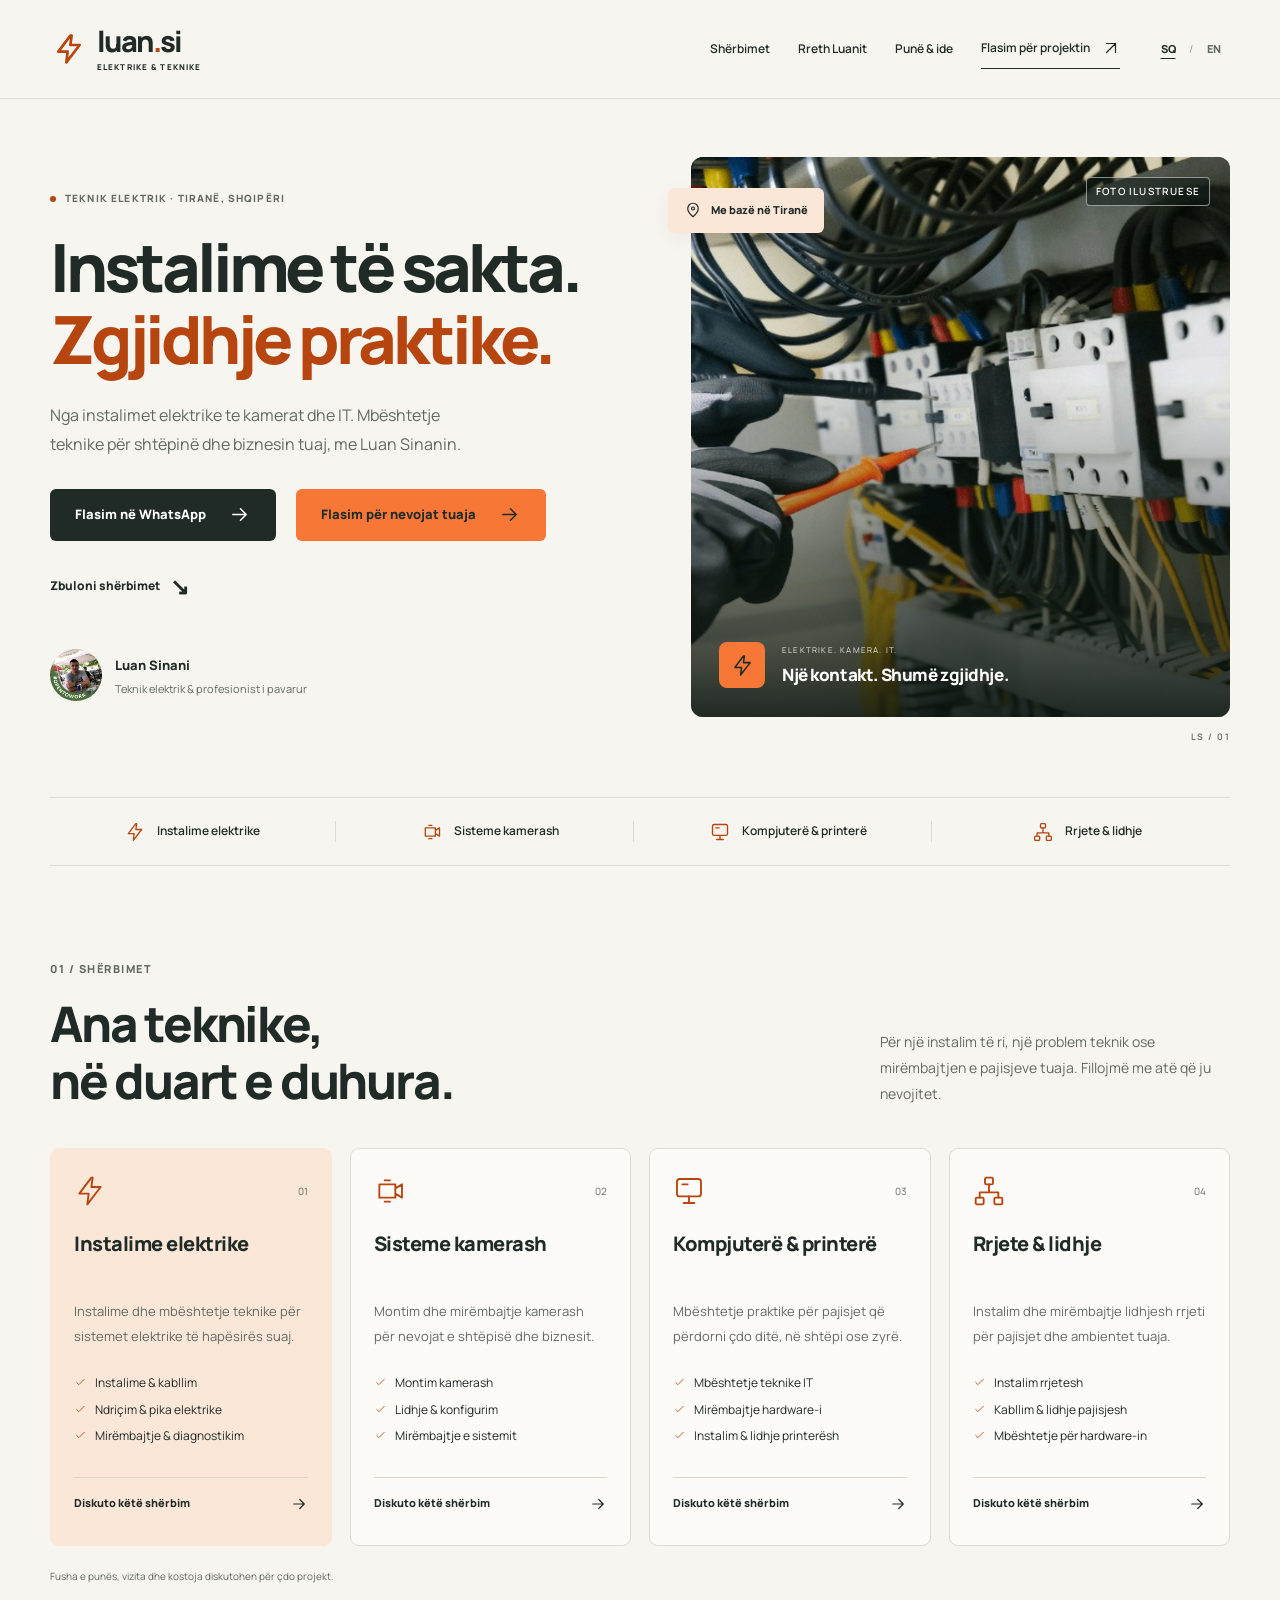
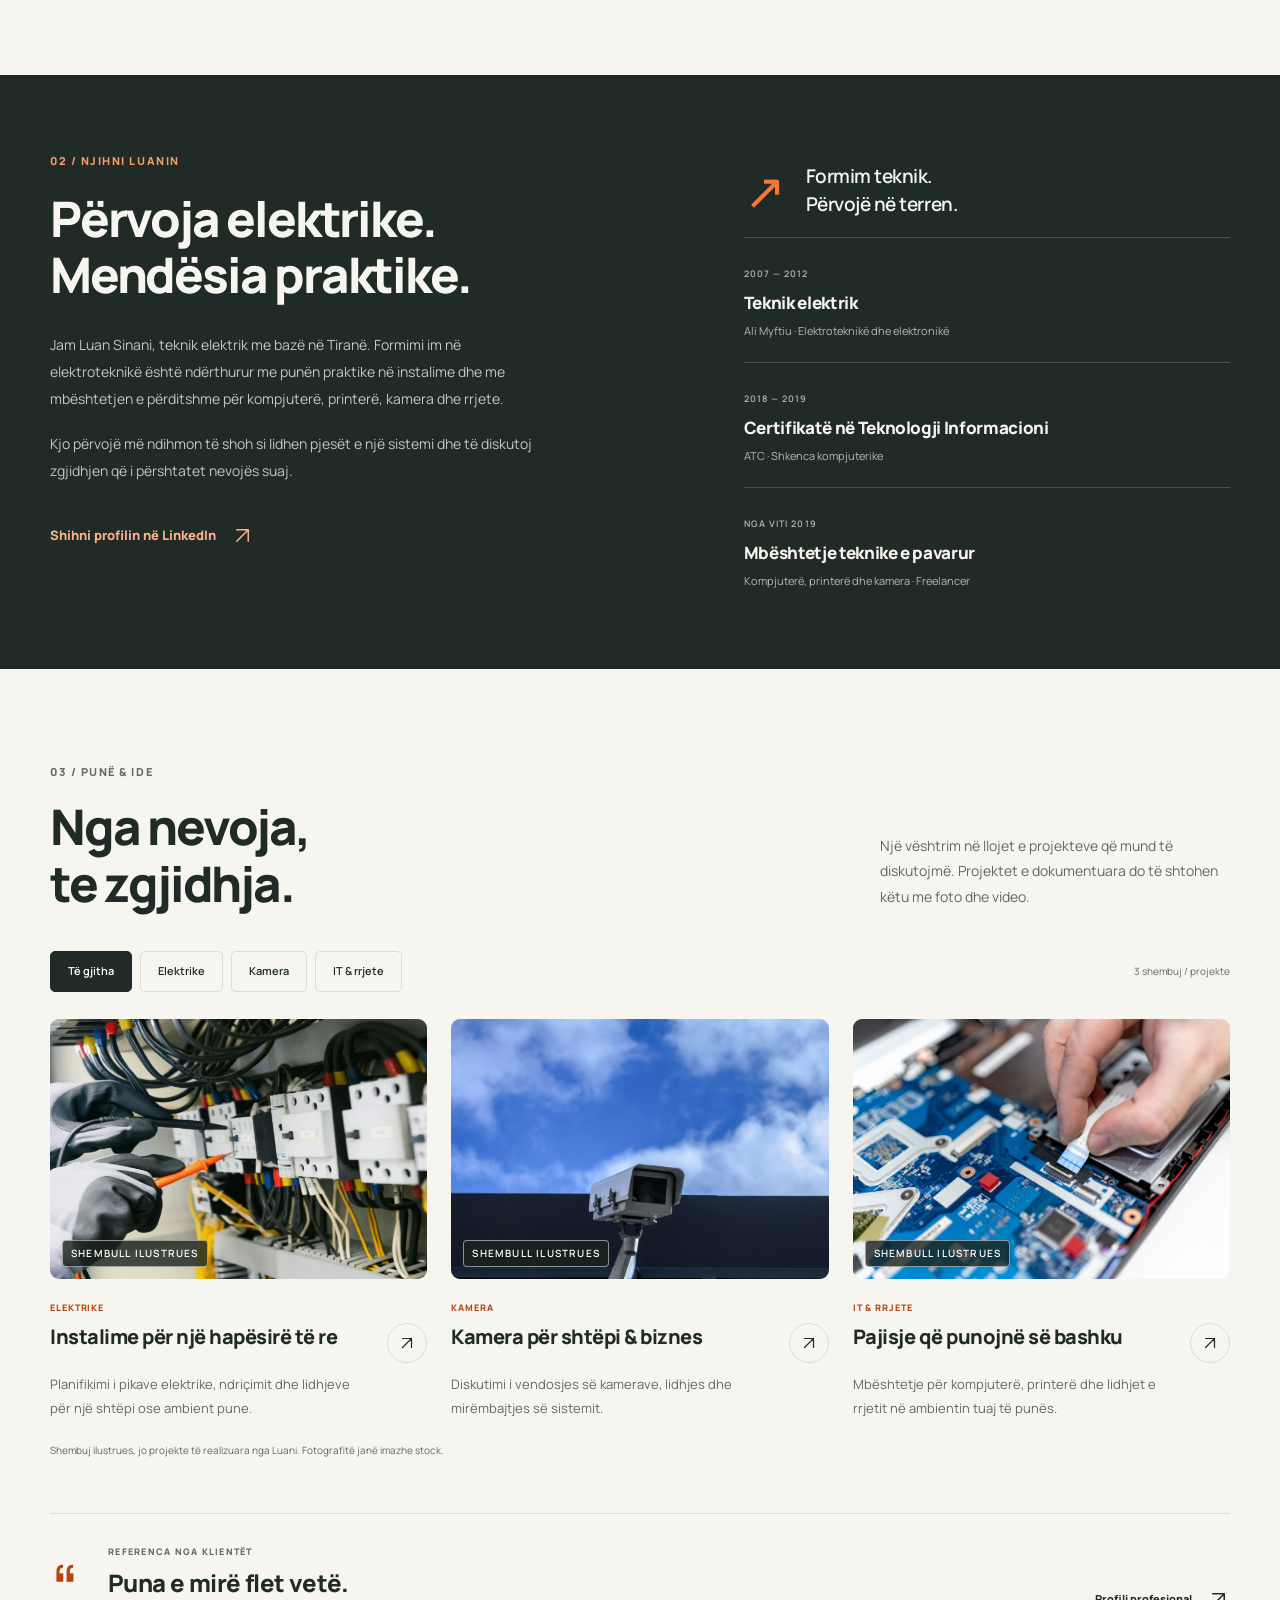
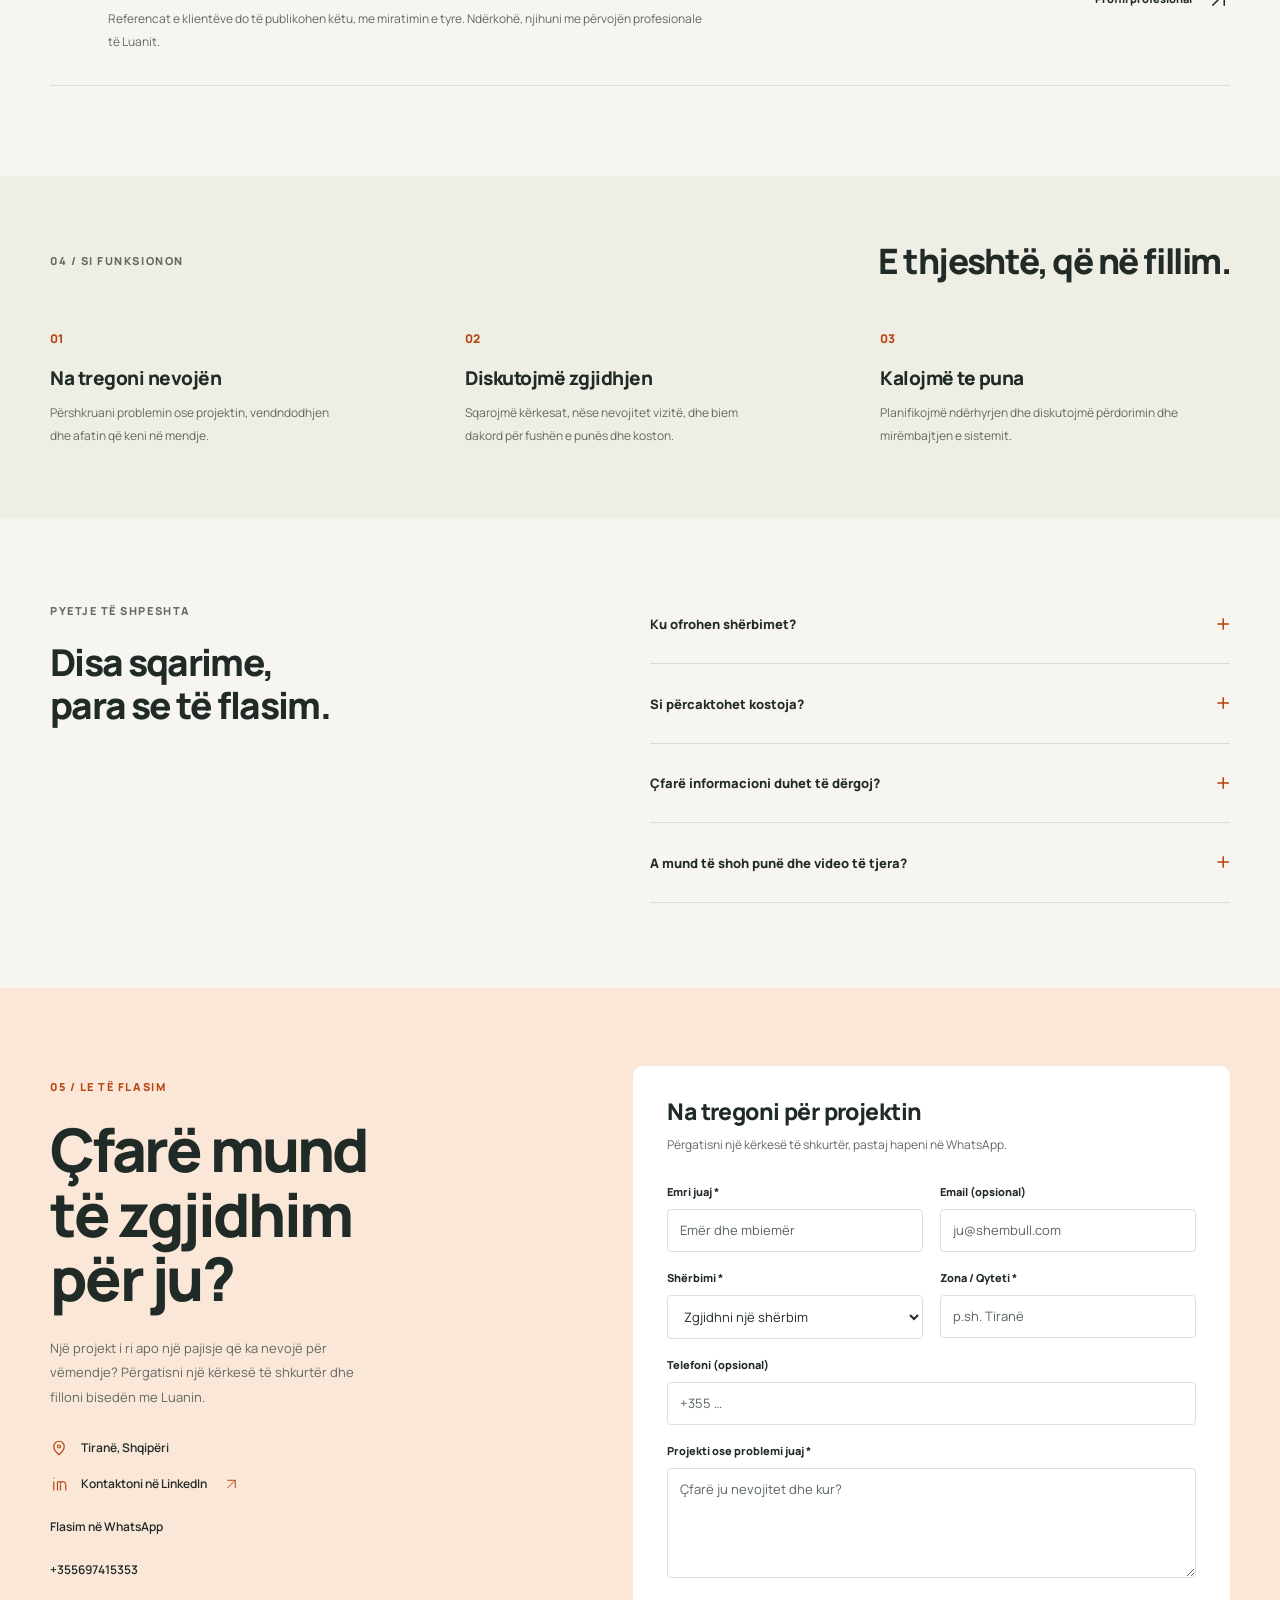
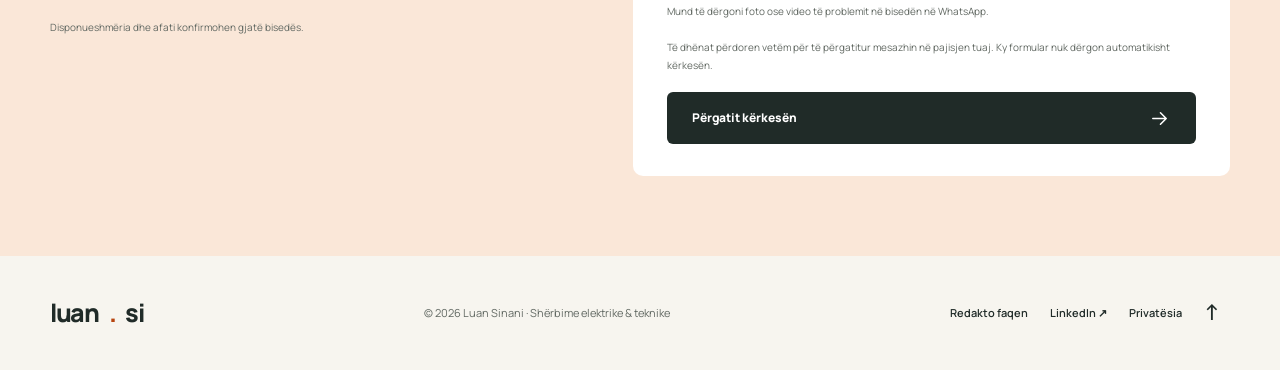
==== commit eea15d2f: "Improve enquiry accessibility, long drafts and publication security" ====
--- a/index.html
+++ b/index.html
@@ -3,6 +3,7 @@
 <head>
   <meta charset="utf-8">
   <meta name="viewport" content="width=device-width, initial-scale=1">
+  <meta http-equiv="Content-Security-Policy" content="default-src 'self'; script-src 'self'; style-src 'self'; img-src 'self'; font-src 'self'; object-src 'none'; base-uri 'none'; form-action 'none'">
   <meta name="theme-color" content="#f7f5ef">
   <meta name="description" content="Luan Sinani, teknik elektrik në Tiranë. Instalime elektrike, sisteme kamerash, mirëmbajtje kompjuterësh dhe printerësh, dhe rrjete.">
   <meta property="og:title" content="Luan Sinani | Shërbime elektrike & teknike">
@@ -32,7 +33,7 @@
   <div id="config-error" class="config-error" role="alert" hidden></div>
   <header class="site-header">
     <div class="container header-inner">
-      <a class="brand" href="#home" aria-label="Luan Sinani">
+      <a class="brand" href="#home" aria-label="luan.si — Luan Sinani">
         <span class="brand-mark"><svg class="icon"><use href="#i-bolt"/></svg></span>
         <span>luan<span class="brand-dot">.</span>si<span class="brand-caption" data-i18n="brandCaption">ELEKTRIKE & TEKNIKE</span></span>
       </a>
@@ -44,7 +45,7 @@
         <a class="nav-contact" href="#contact"><span data-i18n="navContact">Flasim për projektin</span><svg class="icon"><use href="#i-diagonal"/></svg></a>
       </nav>
       <div class="language-switch" role="group" aria-label="Gjuha / Language">
-        <button type="button" data-language="sq" aria-pressed="true" aria-label="Shqip">SQ</button><span>/</span><button type="button" data-language="en" aria-pressed="false" aria-label="English">EN</button>
+        <button type="button" data-language="sq" aria-pressed="true" aria-label="SQ — Shqip">SQ</button><span>/</span><button type="button" data-language="en" aria-pressed="false" aria-label="EN — English">EN</button>
       </div>
     </div>
   </header>
@@ -83,12 +84,12 @@
     </section>
     <section class="process-section" aria-labelledby="process-title"><div class="container"><div class="process-heading"><p class="eyebrow" data-i18n="processEyebrow">04 / SI FUNKSIONON</p><h2 id="process-title" data-i18n="processTitle">E thjeshtë, që në fillim.</h2></div><div class="process-grid"><article><span class="step-number">01</span><h3 data-i18n="step1Title">Na tregoni nevojën</h3><p data-i18n="step1Body">Përshkruani problemin ose projektin, vendndodhjen dhe afatin që keni në mendje.</p></article><article><span class="step-number">02</span><h3 data-i18n="step2Title">Diskutojmë zgjidhjen</h3><p data-i18n="step2Body">Sqarojmë kërkesat, nëse nevojitet vizitë, dhe biem dakord për fushën e punës dhe koston.</p></article><article><span class="step-number">03</span><h3 data-i18n="step3Title">Kalojmë te puna</h3><p data-i18n="step3Body">Planifikojmë ndërhyrjen dhe diskutojmë përdorimin dhe mirëmbajtjen e sistemit.</p></article></div></div></section>
     <section class="section container faq-section" aria-labelledby="faq-title"><div><p class="eyebrow" data-i18n="faqEyebrow">PYETJE TË SHPESHTA</p><h2 id="faq-title" data-i18n="faqTitle">Disa sqarime,<br>para se të flasim.</h2></div><div class="faq-list"><details><summary data-i18n="faq1Title">Ku ofrohen shërbimet?</summary><p data-i18n="faq1Body">Luani është me bazë në Tiranë. Dërgoni vendndodhjen e projektit për të konfirmuar mbulimin dhe mundësinë e një vizite.</p></details><details><summary data-i18n="faq2Title">Si përcaktohet kostoja?</summary><p data-i18n="faq2Body">Çdo punë varet nga pajisjet, materialet dhe koha e nevojshme. Fusha dhe kostoja diskutohen përpara se të konfirmohet projekti.</p></details><details><summary data-i18n="faq3Title">Çfarë informacioni duhet të dërgoj?</summary><p data-i18n="faq3Body">Shërbimin që kërkoni, zonën, një përshkrim të shkurtër dhe afatin. Fotot e pajisjes ose hapësirës mund të ndihmojnë gjatë bisedës.</p></details><details><summary data-i18n="faq4Title">A mund të shoh punë dhe video të tjera?</summary><p data-i18n="faq4Body">Portofoli do të përditësohet me projekte të dokumentuara dhe lidhje video. Shembujt aktualë tregojnë llojet e shërbimeve; për përvojën profesionale, shihni profilin në LinkedIn.</p></details></div></section>
-    <section class="contact-section" id="contact" aria-labelledby="contact-title"><div class="container contact-layout"><div class="contact-copy"><p class="eyebrow" data-i18n="contactEyebrow">05 / LE TË FLASIM</p><h2 id="contact-title" data-i18n="contactTitle">Çfarë mund<br>të zgjidhim<br>për ju?</h2><p data-i18n="contactBody">Një projekt i ri apo një pajisje që ka nevojë për vëmendje? Përgatisni një kërkesë të shkurtër dhe filloni bisedën me Luanin.</p><div class="contact-details"><div><svg class="icon"><use href="#i-pin"/></svg><span data-i18n="contactLocation">Tiranë, Shqipëri</span></div><a data-linkedin target="_blank" rel="noopener noreferrer"><svg class="icon"><use href="#i-linkedin"/></svg><span data-i18n="contactLinkedin">Kontaktoni në LinkedIn</span><svg class="icon"><use href="#i-diagonal"/></svg></a><a class="text-link" data-whatsapp target="_blank" rel="noopener noreferrer" hidden data-i18n="whatsappCta">Flasim në WhatsApp</a><div id="direct-contacts"></div></div><p class="contact-small" data-i18n="contactSmall">Disponueshmëria dhe afati konfirmohen gjatë bisedës.</p></div>
-      <div class="enquiry-card"><div class="form-heading"><h3 data-i18n="formTitle">Na tregoni për projektin</h3><p id="form-intro" data-i18n="formIntro">Përgatisni mesazhin këtu, pastaj dërgojeni në LinkedIn.</p></div><form id="enquiry-form"><div class="form-row"><div class="field"><label for="name" data-i18n="labelName">Emri juaj *</label><input id="name" name="name" required minlength="2" maxlength="100" autocomplete="name" data-i18n-placeholder="placeholderName" placeholder="Emër dhe mbiemër"></div><div class="field"><label for="email" data-i18n="labelEmail">Email *</label><input id="email" name="email" type="email" maxlength="180" autocomplete="email" placeholder="ju@shembull.com" data-i18n-placeholder="placeholderEmail"></div></div><div class="form-row"><div class="field"><label for="service" data-i18n="labelService">Shërbimi *</label><select id="service" name="service" required><option value="" data-i18n="selectService">Zgjidhni një shërbim</option><option value="electrical" data-i18n="specialty1">Instalime elektrike</option><option value="cameras" data-i18n="specialty2">Sisteme kamerash</option><option value="computers" data-i18n="specialty3">Kompjuterë & printerë</option><option value="network" data-i18n="specialty4">Rrjete & lidhje</option><option value="other" data-i18n="serviceOther">Tjetër / Nuk jam i sigurt</option></select></div><div class="field"><label for="location" data-i18n="labelLocation">Zona / Qyteti *</label><input id="location" name="location" required minlength="2" maxlength="150" autocomplete="address-level2" placeholder="p.sh. Tiranë" data-i18n-placeholder="placeholderLocation"></div></div><div class="field"><label for="phone" data-i18n="labelPhone">Telefoni (opsional)</label><input id="phone" name="phone" type="tel" maxlength="50" autocomplete="tel" placeholder="+355 …"></div><div class="field"><label for="message" data-i18n="labelMessage">Projekti ose problemi juaj *</label><textarea id="message" name="message" required minlength="10" maxlength="2500" rows="4" placeholder="Çfarë ju nevojitet dhe kur?" data-i18n-placeholder="placeholderMessage"></textarea></div><p id="whatsapp-hint" class="form-note" data-i18n="whatsappHint" hidden>Mund të dërgoni foto ose video në WhatsApp.</p><p class="form-note" data-i18n="formNote">Të dhënat përdoren vetëm për të përgatitur mesazhin në pajisjen tuaj. Ky formular nuk dërgon automatikisht kërkesën.</p><button class="button button-dark form-submit" type="submit"><span data-i18n="formSubmit">Përgatit kërkesën</span><svg class="icon"><use href="#i-arrow"/></svg></button><p id="form-error" class="form-error" role="alert" hidden></p></form><div id="enquiry-result" class="enquiry-result" hidden><p class="result-title" role="status" data-i18n="resultTitle">Mesazhi është gati për t’u dërguar.</p><p id="result-instruction" data-i18n="resultInstruction">Kopjojeni dhe dërgojeni te Luani në LinkedIn. Kërkesa nuk është dërguar ende.</p><label for="enquiry-text" class="sr-only" data-i18n="resultLabel">Mesazhi i përgatitur</label><textarea id="enquiry-text" readonly rows="8"></textarea><div class="result-actions"><button class="button button-dark" id="copy-enquiry" type="button" data-i18n="copyMessage">Kopjo mesazhin</button><a class="button button-outline" id="send-enquiry" target="_blank" rel="noopener noreferrer"><span data-i18n="openLinkedin">Hap LinkedIn</span><svg class="icon"><use href="#i-diagonal"/></svg></a></div><p id="copy-status" role="status" class="copy-status"></p></div></div></div></section>
+    <section class="contact-section" id="contact" aria-labelledby="contact-title"><div class="container contact-layout"><div class="contact-copy"><p class="eyebrow" data-i18n="contactEyebrow">05 / LE TË FLASIM</p><h2 id="contact-title" data-i18n="contactTitle">Çfarë mund<br>të zgjidhim<br>për ju?</h2><p data-i18n="contactBody">Një projekt i ri apo një pajisje që ka nevojë për vëmendje? Përgatisni një kërkesë të shkurtër dhe filloni bisedën me Luanin.</p><div class="contact-details"><div><svg class="icon"><use href="#i-pin"/></svg><span data-i18n="contactLocation">Tiranë, Shqipëri</span></div><a href="https://www.linkedin.com/in/luansinani/" data-linkedin target="_blank" rel="noopener noreferrer"><svg class="icon"><use href="#i-linkedin"/></svg><span data-i18n="contactLinkedin">Kontaktoni në LinkedIn</span><svg class="icon"><use href="#i-diagonal"/></svg></a><a class="text-link" data-whatsapp target="_blank" rel="noopener noreferrer" hidden data-i18n="whatsappCta">Flasim në WhatsApp</a><div id="direct-contacts"></div></div><p class="contact-small" data-i18n="contactSmall">Disponueshmëria dhe afati konfirmohen gjatë bisedës.</p></div>
+      <div class="enquiry-card"><div class="form-heading"><h3 data-i18n="formTitle">Na tregoni për projektin</h3><p id="form-intro" data-i18n="formIntro">Përgatisni mesazhin këtu, pastaj dërgojeni në LinkedIn.</p></div><form id="enquiry-form"><div class="form-row"><div class="field"><label for="name" data-i18n="labelName">Emri juaj *</label><input id="name" name="name" required minlength="2" maxlength="100" autocomplete="name" data-i18n-placeholder="placeholderName" placeholder="Emër dhe mbiemër"></div><div class="field"><label for="email" data-i18n="labelEmail">Email (opsional)</label><input id="email" name="email" type="email" maxlength="180" autocomplete="email" placeholder="ju@shembull.com" data-i18n-placeholder="placeholderEmail"></div></div><div class="form-row"><div class="field"><label for="service" data-i18n="labelService">Shërbimi *</label><select id="service" name="service" required><option value="" data-i18n="selectService">Zgjidhni një shërbim</option><option value="electrical" data-i18n="specialty1">Instalime elektrike</option><option value="cameras" data-i18n="specialty2">Sisteme kamerash</option><option value="computers" data-i18n="specialty3">Kompjuterë & printerë</option><option value="network" data-i18n="specialty4">Rrjete & lidhje</option><option value="other" data-i18n="serviceOther">Tjetër / Nuk jam i sigurt</option></select></div><div class="field"><label for="location" data-i18n="labelLocation">Zona / Qyteti *</label><input id="location" name="location" required minlength="2" maxlength="150" autocomplete="address-level2" placeholder="p.sh. Tiranë" data-i18n-placeholder="placeholderLocation"></div></div><div class="field"><label for="phone" data-i18n="labelPhone">Telefoni (opsional)</label><input id="phone" name="phone" type="tel" maxlength="50" autocomplete="tel" placeholder="+355 …"></div><div class="field"><label for="message" data-i18n="labelMessage">Projekti ose problemi juaj *</label><textarea id="message" name="message" required minlength="10" maxlength="2500" rows="4" placeholder="Çfarë ju nevojitet dhe kur?" data-i18n-placeholder="placeholderMessage"></textarea></div><p id="whatsapp-hint" class="form-note" data-i18n="whatsappHint" hidden>Mund të dërgoni foto ose video në WhatsApp.</p><p class="form-note" data-i18n="formNote">Të dhënat përdoren vetëm për të përgatitur mesazhin në pajisjen tuaj. Ky formular nuk dërgon automatikisht kërkesën.</p><button class="button button-dark form-submit" type="submit"><span data-i18n="formSubmit">Përgatit kërkesën</span><svg class="icon"><use href="#i-arrow"/></svg></button><p id="form-error" class="form-error" role="alert" hidden></p></form><div id="enquiry-result" class="enquiry-result" hidden><p class="result-title" tabindex="-1" role="status" data-i18n="resultTitle">Mesazhi është gati për t’u dërguar.</p><p id="result-instruction" data-i18n="resultInstruction">Kopjojeni dhe dërgojeni te Luani në LinkedIn. Kërkesa nuk është dërguar ende.</p><div class="result-actions"><button class="button button-dark" id="copy-enquiry" type="button" data-i18n="copyMessage">Kopjo mesazhin</button><a class="button button-outline" id="send-enquiry" target="_blank" rel="noopener noreferrer"><span data-i18n="openLinkedin">Hap LinkedIn</span><svg class="icon"><use href="#i-diagonal"/></svg></a></div><label for="enquiry-text" class="sr-only" data-i18n="resultLabel">Mesazhi i përgatitur</label><textarea id="enquiry-text" readonly rows="8"></textarea><p id="copy-status" role="status" class="copy-status"></p></div></div></div></section>
   </main>
-  <footer class="site-footer"><div class="container footer-inner"><a class="brand" href="#home" aria-label="Luan Sinani">luan<span class="brand-dot">.</span>si</a><p>© <span id="year">2026</span> Luan Sinani<span data-i18n="footerDescription"> · Shërbime elektrike & teknike</span></p><div class="footer-links"><a href="admin/" data-i18n="adminLink">Redakto faqen</a><a data-linkedin target="_blank" rel="noopener noreferrer">LinkedIn ↗</a><button type="button" id="privacy-open" data-i18n="privacy">Privatësia</button><a href="#home" aria-label="Kthehu lart" data-i18n-aria="backToTop">↑</a></div></div></footer>
+  <footer class="site-footer"><div class="container footer-inner"><a class="brand" href="#home" aria-label="luan.si — Luan Sinani">luan<span class="brand-dot">.</span>si</a><p>© <span id="year">2026</span> Luan Sinani<span data-i18n="footerDescription"> · Shërbime elektrike & teknike</span></p><div class="footer-links"><a href="admin/" data-i18n="adminLink">Redakto faqen</a><a href="https://www.linkedin.com/in/luansinani/" data-linkedin target="_blank" rel="noopener noreferrer">LinkedIn ↗</a><button type="button" id="privacy-open" data-i18n="privacy">Privatësia</button><a href="#home" aria-label="Kthehu lart" data-i18n-aria="backToTop">↑</a></div></div></footer>
   <dialog id="project-dialog" class="project-dialog" aria-labelledby="dialog-title"><button type="button" class="dialog-close" data-close-dialog data-i18n-aria="close"><svg class="icon"><use href="#i-close"/></svg></button><div id="project-detail"></div></dialog>
   <dialog id="privacy-dialog" class="privacy-dialog" aria-labelledby="privacy-title"><button type="button" class="dialog-close" data-close-dialog data-i18n-aria="close"><svg class="icon"><use href="#i-close"/></svg></button><p class="eyebrow" data-i18n="privacyEyebrow">TË DHËNAT TUAJA</p><h2 id="privacy-title" data-i18n="privacyTitle">Një faqe e thjeshtë.<br>Privatësi e qartë.</h2><p data-i18n="privacyBody">Kjo faqe nuk përdor analitikë, gjurmues apo formularë që dërgojnë të dhënat në server. Zgjedhja e gjuhës mund të ruhet në këtë shfletues. Të dhënat e formularit qëndrojnë në kujtesën e faqes dhe hiqen kur e mbyllni ose e rifreskoni.</p><p data-i18n="privacyBody2">Kopjimi vendos mesazhin në clipboard-in e pajisjes. Lidhjet për në LinkedIn, email ose media të tjera hapin shërbime të jashtme që kanë rregullat e tyre të privatësisë. Faqja nuk i hap ose ngarkon ato automatikisht.</p><p data-i18n="privacyBody3">Kur faqja të publikohet, ofruesi i hosting-ut mund të përpunojë të dhëna teknike të lidhjes. Mos përfshini fjalëkalime ose të dhëna sensitive në kërkesën tuaj.</p></dialog>
-  <noscript><div class="noscript-note">JavaScript nevojitet për formularin, filtrat dhe gjuhën. / JavaScript is needed for the enquiry builder, filters and language switch. <a href="https://www.linkedin.com/in/luansinani/" target="_blank" rel="noopener noreferrer">Kontaktoni Luanin / Contact Luan on LinkedIn</a>.</div></noscript>
+  <noscript><div class="noscript-note">JavaScript nevojitet për formularin, filtrat dhe gjuhën. / JavaScript is needed for the enquiry builder, filters and language switch. <a href="https://www.linkedin.com/in/luansinani/" target="_blank" rel="noopener noreferrer">Kontaktoni Luanin / Contact Luan on LinkedIn</a>. <a href="https://wa.me/355697415353">WhatsApp</a> · <a href="tel:+355697415353">+355 69 741 5353</a>.</div></noscript>
 </body>
 </html>
--- a/styles.css
+++ b/styles.css
@@ -9,7 +9,7 @@
 .about-section{background:var(--ink);color:var(--paper);padding:78px 0}.about-layout{display:grid;grid-template-columns:1.2fr 1fr;gap:110px}.about-section .eyebrow{color:#f99b68}.about-story h2{margin-bottom:27px}.about-story>p:not(.eyebrow){color:#c0c8bf;font-size:14px;line-height:1.95;margin-bottom:17px;max-width:485px}.light-link{color:#ffb18b;margin-top:15px}.light-link:focus-visible{outline-color:var(--orange)}.credentials{padding:9px 0 0}.credential-intro{display:flex;gap:20px;align-items:center;margin-bottom:18px}.credential-intro p{font-size:19px;line-height:1.5;color:var(--paper);font-weight:600;letter-spacing:-.025em}.credential-symbol{color:var(--orange);font-size:50px;line-height:1}.credential{border-top:1px solid #48534c;padding:21px 0}.credential:last-child{padding-bottom:0}.credential-date{font-size:9px;letter-spacing:.12em;color:#aeb9ae;font-weight:600}.credential h3{font-size:17px;margin:8px 0 7px;letter-spacing:-.02em;line-height:1.35}.credential p{color:#b1bcb1;font-size:11px}
 .work-toolbar{display:flex;align-items:center;justify-content:space-between;gap:15px;margin-bottom:27px}.filters{display:flex;gap:8px;flex-wrap:wrap}.filters button{padding:10px 17px;border-radius:5px;border:1px solid var(--line);background:transparent;font-size:11px;font-weight:600;min-height:39px;color:var(--ink)}.filters button:hover{background:var(--peach)}.filters button[aria-pressed=true]{background:var(--ink);border-color:var(--ink);color:white}.work-count{font-size:10px}.project-grid{display:grid;grid-template-columns:repeat(3,1fr);gap:24px}.project-card{min-width:0}.project-image-wrap{position:relative;border-radius:9px;overflow:hidden;aspect-ratio:1.45;background:#e1e4db}.project-image-wrap img{width:100%;height:100%;object-fit:cover;transition:transform .5s}.project-card:hover img{transform:scale(1.03)}.project-image-wrap .image-label{top:auto;bottom:12px;left:12px;right:auto;font-size:8px;padding:4px 8px;background:rgba(26,36,31,.8)}.project-category{font-size:9px;font-weight:800;color:var(--orange-dark);letter-spacing:.1em;text-transform:uppercase;margin-top:21px;margin-bottom:8px}.project-title-row{display:flex;align-items:flex-start;justify-content:space-between;gap:12px}.project-title-row h3{font-size:20px;line-height:1.4}.project-open{display:grid;place-items:center;min-width:40px;width:40px;height:40px;border-radius:50%;background:transparent;border:1px solid var(--line);color:var(--ink);flex-shrink:0}.project-open:hover{background:var(--orange);border-color:var(--orange)}.project-open .icon{width:18px;height:18px}.project-card>p:last-child{font-size:12px;margin-top:10px;max-width:320px;line-height:1.8}.references-panel{margin-top:54px;border-block:1px solid var(--line);padding:31px 0;display:flex;align-items:center;gap:28px}.reference-icon{color:var(--orange-dark);font-size:80px;line-height:1;align-self:flex-start;margin-top:8px}.references-panel>div{max-width:600px}.references-panel .eyebrow{font-size:9px;margin-bottom:10px}.references-panel h3{font-size:24px;margin-bottom:12px}.references-panel p:not(.eyebrow){font-size:12px;line-height:1.9}.references-panel>.text-link{margin-left:auto;white-space:nowrap;font-size:11px}.testimonial-grid{display:grid;grid-template-columns:repeat(2,1fr);gap:24px;margin-top:45px}.testimonial-grid blockquote{margin:0;background:white;border:1px solid var(--line);border-radius:8px;padding:25px}.testimonial-grid blockquote p{color:var(--ink);font-size:16px}.testimonial-grid cite{display:block;margin-top:18px;font-size:12px;font-style:normal;font-weight:600}
 .process-section{background:#eeeee5;padding:65px 0 70px}.process-heading{display:flex;align-items:center;justify-content:space-between;gap:30px;margin-bottom:44px}.process-heading .eyebrow{margin:0}.process-heading h2{font-size:35px}.process-grid{display:grid;grid-template-columns:repeat(3,1fr);gap:65px}.step-number{display:inline-block;color:var(--orange-dark);font-size:12px;font-weight:800;letter-spacing:.04em;margin-bottom:18px}.process-grid h3{font-size:19px;margin-bottom:13px}.process-grid p{font-size:12px;line-height:1.9;max-width:300px}.faq-section{display:grid;grid-template-columns:1fr 1.15fr;gap:95px;padding-block:85px}.faq-section h2{font-size:37px}.faq-list details{border-bottom:1px solid var(--line);padding:18px 0}.faq-list details:first-child{padding-top:0}.faq-list summary{font-size:13px;font-weight:800;list-style:none;display:flex;align-items:center;justify-content:space-between;gap:24px;cursor:pointer}.faq-list summary::-webkit-details-marker{display:none}.faq-list summary:after{content:'+';font-size:25px;font-weight:400;color:var(--orange-dark)}.faq-list details[open] summary:after{content:'−'}.faq-list details p{font-size:12px;line-height:1.9;margin:12px 0 3px;padding-right:28px}
-.contact-section{background:var(--peach);padding:78px 0 80px}.contact-layout{display:grid;grid-template-columns:.9fr 1.1fr;gap:95px}.contact-copy{padding-top:13px}.contact-copy .eyebrow{color:var(--orange-dark)}.contact-copy h2{font-size:clamp(45px,4.7vw,65px);line-height:1.07}.contact-copy>p:not(.eyebrow){font-size:13px;line-height:1.9;max-width:310px;margin-top:25px}.contact-details{margin-top:28px;display:grid;gap:16px}.contact-details>div:not(#direct-contacts),.contact-details>a,.direct-contact{display:flex;align-items:center;gap:13px;font-size:12px;font-weight:600}.contact-details .icon{width:18px;height:18px;color:var(--orange-dark)}.contact-details>a:hover,.direct-contact:hover{text-decoration:underline}.contact-details>a .icon:last-child{width:15px;margin-left:4px}.direct-contact{margin-bottom:12px;overflow-wrap:anywhere}.contact-copy .contact-small{font-size:10px!important;max-width:290px!important}.enquiry-card{background:var(--white);border-radius:10px;padding:32px 34px}.form-heading h3{font-size:23px;margin-bottom:10px}.form-heading p{font-size:11px;line-height:1.8;margin-bottom:27px}.form-row{display:grid;grid-template-columns:1fr 1fr;gap:17px}.field{margin-bottom:17px;min-width:0}.field label{font-size:10px;font-weight:800;display:block;margin-bottom:7px}.field input,.field select,.field textarea{width:100%;border:1px solid #dedfd8;border-radius:4px;padding:11px 12px;background:#fff;color:var(--ink);font-size:12px;min-height:43px;line-height:1.5}.field select{padding-right:24px}.field textarea{resize:vertical;min-height:110px}.field input::placeholder,.field textarea::placeholder{color:#767d74}.form-note{font-size:9px;line-height:1.8;margin-top:0;margin-bottom:18px}.form-submit{width:100%;justify-content:space-between;font-size:12px}.form-error{color:#9d261b;font-size:11px;margin-top:14px}.enquiry-result{margin-top:25px;padding-top:25px;border-top:1px solid var(--line)}.result-title{font-size:15px;font-weight:800;color:var(--ink);margin-bottom:10px}.enquiry-result>p:not(.result-title){font-size:11px;line-height:1.8}.enquiry-result textarea{width:100%;font-size:11px;line-height:1.8;padding:12px;background:var(--paper);border:1px solid var(--line);border-radius:4px;margin-top:14px;resize:vertical}.result-actions{display:flex;gap:10px;margin-top:14px;flex-wrap:wrap}.result-actions .button{font-size:10px;min-height:44px;gap:10px;padding:10px 15px}.result-actions .icon{width:16px;height:16px}.copy-status{margin-top:12px}
+.contact-section{background:var(--peach);padding:78px 0 80px}.contact-layout{display:grid;grid-template-columns:.9fr 1.1fr;gap:95px}.contact-copy{padding-top:13px}.contact-copy .eyebrow{color:var(--orange-dark)}.contact-copy h2{font-size:clamp(45px,4.7vw,65px);line-height:1.07}.contact-copy>p:not(.eyebrow){font-size:13px;line-height:1.9;max-width:310px;margin-top:25px}.contact-details{margin-top:28px;display:grid;gap:16px}.contact-details>div:not(#direct-contacts),.contact-details>a,.direct-contact{display:flex;align-items:center;gap:13px;font-size:12px;font-weight:600}.contact-details .icon{width:18px;height:18px;color:var(--orange-dark)}.contact-details>a:hover,.direct-contact:hover{text-decoration:underline}.contact-details>a .icon:last-child{width:15px;margin-left:4px}.direct-contact{margin-bottom:12px;overflow-wrap:anywhere}.contact-copy .contact-small{font-size:10px!important;max-width:290px!important}.enquiry-card{background:var(--white);border-radius:10px;padding:32px 34px}.form-heading h3{font-size:23px;margin-bottom:10px}.form-heading p{font-size:11px;line-height:1.8;margin-bottom:27px}.form-row{display:grid;grid-template-columns:1fr 1fr;gap:17px}.field{margin-bottom:17px;min-width:0}.field label{font-size:10px;font-weight:800;display:block;margin-bottom:7px}.field input,.field select,.field textarea{width:100%;border:1px solid #dedfd8;border-radius:4px;padding:11px 12px;background:#fff;color:var(--ink);font-size:12px;min-height:43px;line-height:1.5}.field select{padding-right:24px}.field textarea{resize:vertical;min-height:110px}.field input::placeholder,.field textarea::placeholder{color:#58635d}.form-note{font-size:9px;line-height:1.8;margin-top:0;margin-bottom:18px}.form-submit{width:100%;justify-content:space-between;font-size:12px}.form-error{color:#9d261b;font-size:11px;margin-top:14px}.enquiry-result{margin-top:25px;padding-top:25px;border-top:1px solid var(--line)}.result-title{font-size:15px;font-weight:800;color:var(--ink);margin-bottom:10px}.enquiry-result>p:not(.result-title){font-size:11px;line-height:1.8}.enquiry-result textarea{width:100%;font-size:11px;line-height:1.8;padding:12px;background:var(--paper);border:1px solid var(--line);border-radius:4px;margin-top:14px;resize:vertical}.result-actions{display:flex;gap:10px;margin-top:14px;flex-wrap:wrap}.result-actions .button{font-size:10px;min-height:44px;gap:10px;padding:10px 15px}.result-actions .icon{width:16px;height:16px}.copy-status{margin-top:12px}
 .site-footer{padding:32px 0}.footer-inner{display:flex;gap:28px;align-items:center;justify-content:space-between}.footer-inner .brand{font-size:25px}.footer-inner p{font-size:9px}.footer-links{display:flex;gap:22px;align-items:center}.footer-links a,.footer-links button{font-size:10px;font-weight:600}.footer-links button{border:0;background:none;color:var(--ink);padding:8px 0}.footer-links a:last-child{font-size:22px;min-width:26px;text-align:center}.footer-links a:hover,.footer-links button:hover{text-decoration:underline}
 dialog{border:0;border-radius:12px;background:var(--paper);color:var(--ink);padding:0;width:calc(100% - 40px);max-width:760px;max-height:calc(100dvh - 60px);overflow:auto;box-shadow:0 25px 90px #00000040}dialog::backdrop{background:rgba(17,27,22,.7);backdrop-filter:blur(4px)}.dialog-close{position:absolute;top:15px;right:15px;z-index:2;border:1px solid var(--line);background:white;width:40px;height:40px;border-radius:50%;display:grid;place-items:center;color:var(--ink)}.dialog-close .icon{width:19px;height:19px}.detail-image{width:100%;height:270px;object-fit:cover}.detail-body{padding:32px 40px 38px}.detail-body .eyebrow{color:var(--orange-dark);margin-bottom:13px}.detail-body h2{font-size:32px;margin-bottom:17px}.detail-body>p{font-size:13px;line-height:1.9;margin-bottom:20px}.detail-body ul{margin:0 0 25px;padding-left:19px;font-size:12px;line-height:2}.detail-disclaimer{padding:13px 16px;background:var(--peach);border-radius:5px;font-size:10px!important}.media-links{display:flex;flex-wrap:wrap;gap:12px;margin-bottom:24px}.privacy-dialog{padding:45px 40px;max-width:620px}.privacy-dialog h2{font-size:30px;margin-bottom:22px}.privacy-dialog>p:not(.eyebrow){font-size:12px;line-height:1.9;margin-bottom:18px}.config-error,.noscript-note{background:#ffeedc;padding:18px 30px;font-size:13px;border-bottom:1px solid #cd814d}.noscript-note{position:fixed;bottom:0;left:0;right:0;z-index:20}.noscript-note a{text-decoration:underline}
 @media(min-width:1500px){.hero{gap:70px;padding-block:70px}.hero h1{font-size:74px}}
@@ -21,3 +21,6 @@
 .service-card p{font-size:13px}.service-card li{font-size:12px}.project-card>p:last-child{font-size:13px}.form-heading p{font-size:12px}.field label{font-size:11px}.field input,.field select,.field textarea{font-size:13px}.form-note{font-size:10px}
 @media(max-width:700px){.service-card p{font-size:12px}.service-card li{font-size:11px}.service-card h3{font-size:18px}.service-card .text-link{font-size:11px}.project-card>p:last-child{font-size:13px}.about-story>p:not(.eyebrow),.process-grid p,.faq-list details p,.contact-copy>p:not(.eyebrow){font-size:13px}.form-heading p{font-size:12px}.field label{font-size:11px}.field input,.field select,.field textarea{font-size:16px;padding:11px 12px}.form-row{grid-template-columns:1fr;gap:0}.form-note{font-size:11px}.enquiry-result>p:not(.result-title){font-size:12px}.enquiry-result textarea{font-size:13px}.result-actions .button{font-size:12px}.form-submit{font-size:13px}.contact-details>a,.contact-details>div:not(#direct-contacts),.direct-contact{font-size:12px}.privacy-dialog>p:not(.eyebrow){font-size:13px}.detail-body>p,.detail-body ul{font-size:13px}}
 @media(prefers-reduced-motion:reduce){html{scroll-behavior:auto}*,*:before,*:after{transition:none!important;animation:none!important}.button:hover,.service-card:hover{transform:none}.project-card:hover img{transform:none}}
+
+/* Keep essential labels and footer controls readable and easy to tap. */
+.image-label,.project-image-wrap .image-label{font-size:10px}.footer-inner p{font-size:11px}.footer-links a,.footer-links button{font-size:11px;min-height:28px;padding:6px 0;display:inline-flex;align-items:center}.result-title:focus{outline:2px solid var(--orange-dark);outline-offset:4px}
